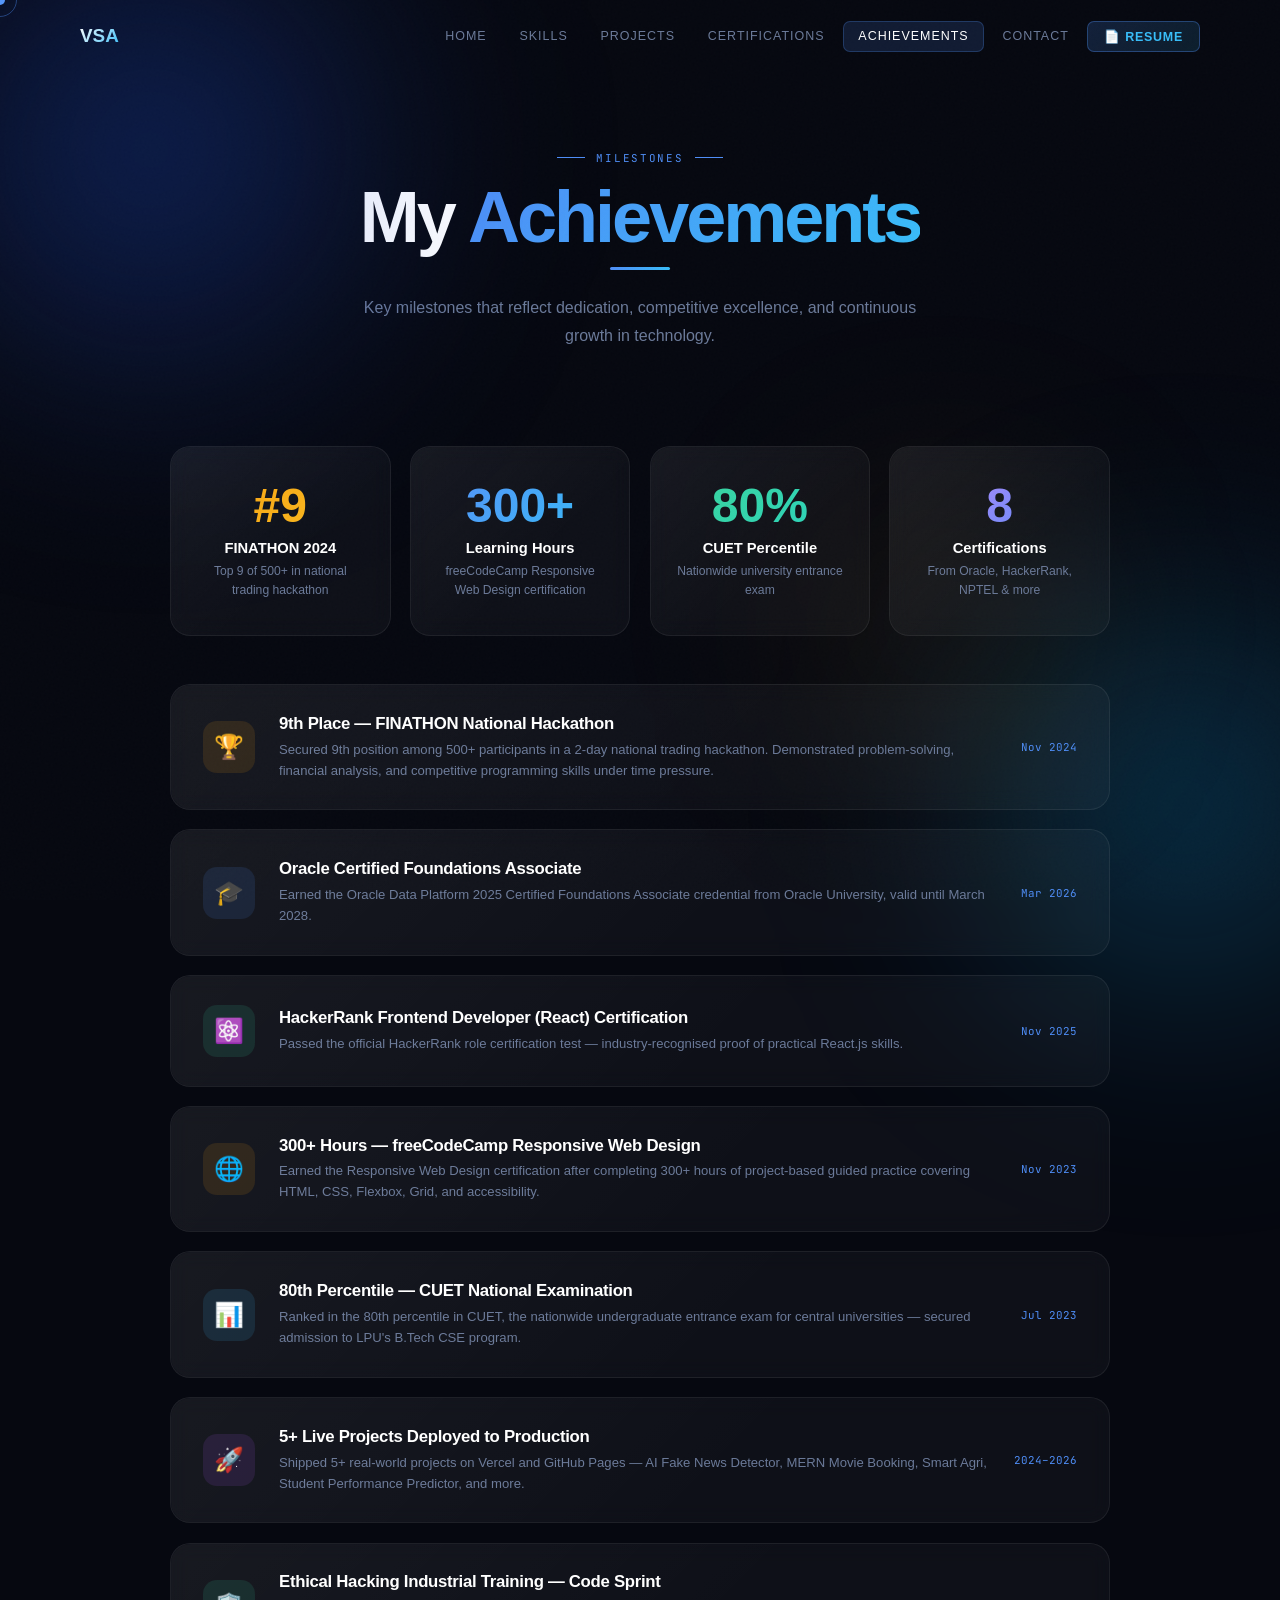
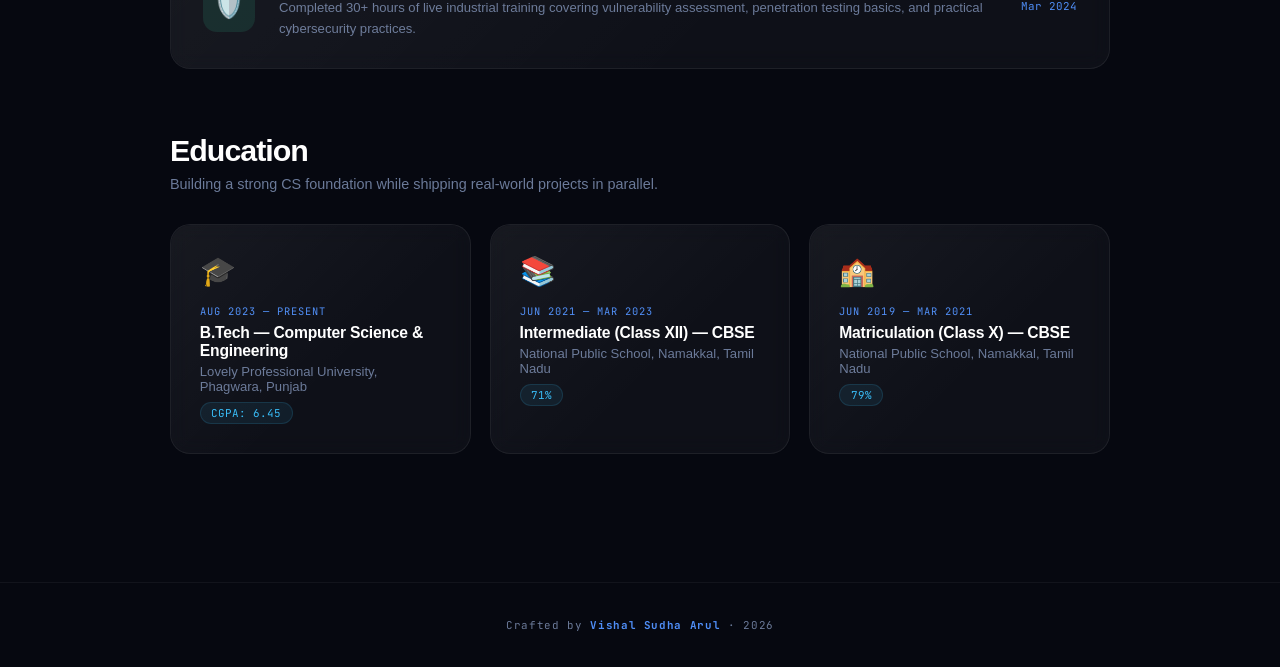
==== achievements.html @ e96e9811 "Initial portfolio upload" ====
<!DOCTYPE html>
<html lang="en">
<head>
    <meta charset="UTF-8"/>
    <meta name="viewport" content="width=device-width, initial-scale=1.0"/>
    <title>Achievements — Vishal Sudha Arul</title>
    <link rel="stylesheet" href="style.css"/>
    <style>
        .stats-grid { display: grid; grid-template-columns: repeat(4, 1fr); gap: 1.2rem; margin-bottom: 3rem; }
        .stat-card  { padding: 2.2rem 1.6rem; text-align: center; }
        .stat-big   { font-family: var(--fd); font-size: 3rem; font-weight: 700; line-height: 1; margin-bottom: 0.6rem; }
        .stat-title { font-size: 0.92rem; font-weight: 600; color: #fff; margin-bottom: 0.4rem; }
        .stat-note  { font-size: 0.76rem; color: var(--muted); font-weight: 300; line-height: 1.55; }
        .ach-list   { display: flex; flex-direction: column; gap: 1.2rem; }
        .ach-item   { padding: 1.8rem 2rem; display: grid; grid-template-columns: auto 1fr auto; gap: 1.5rem; align-items: center; }
        .ach-icon   { width: 52px; height: 52px; border-radius: 14px; display: flex; align-items: center; justify-content: center; font-size: 1.5rem; flex-shrink: 0; }
        .ach-label  { font-family: var(--fd); font-size: 1.05rem; font-weight: 700; color: #fff; margin-bottom: 0.3rem; letter-spacing: -0.3px; }
        .ach-sub    { font-size: 0.82rem; color: var(--muted); line-height: 1.6; }
        .ach-date   { font-family: var(--fm); font-size: 0.68rem; color: var(--blue); white-space: nowrap; }
        .edu-section{ margin-top: 4rem; }
        .section-head { font-family: var(--fd); font-size: 1.9rem; font-weight: 700; color: #fff; letter-spacing: -1px; margin-bottom: 0.5rem; }
        .section-sub  { color: var(--muted); font-size: 0.9rem; margin-bottom: 2rem; font-weight: 300; }
        .edu-grid   { display: grid; grid-template-columns: repeat(3, 1fr); gap: 1.2rem; }
        .edu-card   { padding: 1.8rem; }
        .edu-icon   { font-size: 1.8rem; margin-bottom: 1rem; }
        .edu-year   { font-family: var(--fm); font-size: 0.65rem; color: var(--blue); letter-spacing: 0.1em; text-transform: uppercase; margin-bottom: 0.4rem; }
        .edu-degree { font-family: var(--fd); font-size: 0.98rem; font-weight: 700; color: #fff; margin-bottom: 0.25rem; letter-spacing: -0.2px; }
        .edu-school { font-size: 0.82rem; color: var(--muted); margin-bottom: 0.5rem; }
        .edu-score  { display: inline-flex; align-items: center; gap: 0.35rem; font-family: var(--fm); font-size: 0.68rem; color: var(--cyan); background: rgba(56,189,248,.08); border: 1px solid rgba(56,189,248,.14); padding: 0.18rem 0.65rem; border-radius: 999px; }
        @media (max-width: 900px) { .stats-grid { grid-template-columns: 1fr 1fr; } .edu-grid { grid-template-columns: 1fr 1fr; } }
        @media (max-width: 600px) { .ach-item { grid-template-columns: auto 1fr; } .ach-date { display: none; } .edu-grid { grid-template-columns: 1fr; } }
    </style>
</head>
<body>
    <div id="cur"></div><div id="curt"></div>
    <canvas id="bgc"></canvas>
    <div class="orb o1"></div><div class="orb o2"></div><div class="orb o3"></div>

    <nav id="nb">
        <a href="index.html" class="nlogo">VSA</a>
        <div class="nlinks">
            <a href="index.html">Home</a>
            <a href="skills.html">Skills</a>
            <a href="projects.html">Projects</a>
            <a href="certifications.html">Certifications</a>
            <a href="achievements.html" class="active">Achievements</a>
            <a href="contact.html">Contact</a>
            <a href="VISHAL_FINAL_CV1.pdf" target="_blank" class="cv-nav-btn">📄 Resume</a>
        </div>
    </nav>

    <div class="page-hero rv">
        <div class="ey">Milestones</div>
        <h1>My <span>Achievements</span></h1>
        <div class="underline-bar"></div>
        <p>Key milestones that reflect dedication, competitive excellence, and continuous growth in technology.</p>
    </div>

    <div class="wrap">

        <!-- Stats Row -->
        <div class="stats-grid">
            <div class="g stat-card rv">
                <div class="stat-big" style="background: linear-gradient(135deg, var(--gold), #fbbf24); -webkit-background-clip: text; -webkit-text-fill-color: transparent;">#9</div>
                <div class="stat-title">FINATHON 2024</div>
                <div class="stat-note">Top 9 of 500+ in national trading hackathon</div>
            </div>
            <div class="g stat-card rv d1">
                <div class="stat-big" style="background: linear-gradient(135deg, var(--blue), var(--cyan)); -webkit-background-clip: text; -webkit-text-fill-color: transparent;">300+</div>
                <div class="stat-title">Learning Hours</div>
                <div class="stat-note">freeCodeCamp Responsive Web Design certification</div>
            </div>
            <div class="g stat-card rv d2">
                <div class="stat-big" style="background: linear-gradient(135deg, var(--green), var(--teal)); -webkit-background-clip: text; -webkit-text-fill-color: transparent;">80%</div>
                <div class="stat-title">CUET Percentile</div>
                <div class="stat-note">Nationwide university entrance exam</div>
            </div>
            <div class="g stat-card rv d3">
                <div class="stat-big" style="background: linear-gradient(135deg, var(--purple), var(--blue)); -webkit-background-clip: text; -webkit-text-fill-color: transparent;">8</div>
                <div class="stat-title">Certifications</div>
                <div class="stat-note">From Oracle, HackerRank, NPTEL &amp; more</div>
            </div>
        </div>

        <!-- Detailed List -->
        <div class="ach-list">
            <div class="g ach-item rv">
                <div class="ach-icon" style="background: rgba(245,158,11,.12);">🏆</div>
                <div>
                    <div class="ach-label">9th Place — FINATHON National Hackathon</div>
                    <div class="ach-sub">Secured 9th position among 500+ participants in a 2-day national trading hackathon. Demonstrated problem-solving, financial analysis, and competitive programming skills under time pressure.</div>
                </div>
                <div class="ach-date">Nov 2024</div>
            </div>
            <div class="g ach-item rv">
                <div class="ach-icon" style="background: rgba(79,142,247,.12);">🎓</div>
                <div>
                    <div class="ach-label">Oracle Certified Foundations Associate</div>
                    <div class="ach-sub">Earned the Oracle Data Platform 2025 Certified Foundations Associate credential from Oracle University, valid until March 2028.</div>
                </div>
                <div class="ach-date">Mar 2026</div>
            </div>
            <div class="g ach-item rv">
                <div class="ach-icon" style="background: rgba(52,211,153,.12);">⚛️</div>
                <div>
                    <div class="ach-label">HackerRank Frontend Developer (React) Certification</div>
                    <div class="ach-sub">Passed the official HackerRank role certification test — industry-recognised proof of practical React.js skills.</div>
                </div>
                <div class="ach-date">Nov 2025</div>
            </div>
            <div class="g ach-item rv">
                <div class="ach-icon" style="background: rgba(245,158,11,.12);">🌐</div>
                <div>
                    <div class="ach-label">300+ Hours — freeCodeCamp Responsive Web Design</div>
                    <div class="ach-sub">Earned the Responsive Web Design certification after completing 300+ hours of project-based guided practice covering HTML, CSS, Flexbox, Grid, and accessibility.</div>
                </div>
                <div class="ach-date">Nov 2023</div>
            </div>
            <div class="g ach-item rv">
                <div class="ach-icon" style="background: rgba(56,189,248,.12);">📊</div>
                <div>
                    <div class="ach-label">80th Percentile — CUET National Examination</div>
                    <div class="ach-sub">Ranked in the 80th percentile in CUET, the nationwide undergraduate entrance exam for central universities — secured admission to LPU's B.Tech CSE program.</div>
                </div>
                <div class="ach-date">Jul 2023</div>
            </div>
            <div class="g ach-item rv">
                <div class="ach-icon" style="background: rgba(168,85,247,.12);">🚀</div>
                <div>
                    <div class="ach-label">5+ Live Projects Deployed to Production</div>
                    <div class="ach-sub">Shipped 5+ real-world projects on Vercel and GitHub Pages — AI Fake News Detector, MERN Movie Booking, Smart Agri, Student Performance Predictor, and more.</div>
                </div>
                <div class="ach-date">2024–2026</div>
            </div>
            <div class="g ach-item rv">
                <div class="ach-icon" style="background: rgba(52,211,153,.12);">🛡️</div>
                <div>
                    <div class="ach-label">Ethical Hacking Industrial Training — Code Sprint</div>
                    <div class="ach-sub">Completed 30+ hours of live industrial training covering vulnerability assessment, penetration testing basics, and practical cybersecurity practices.</div>
                </div>
                <div class="ach-date">Mar 2024</div>
            </div>
        </div>

        <!-- Education -->
        <div class="edu-section rv">
            <div class="section-head">Education</div>
            <div class="section-sub">Building a strong CS foundation while shipping real-world projects in parallel.</div>
            <div class="edu-grid">
                <div class="g edu-card rv">
                    <div class="edu-icon">🎓</div>
                    <div class="edu-year">Aug 2023 — Present</div>
                    <div class="edu-degree">B.Tech — Computer Science &amp; Engineering</div>
                    <div class="edu-school">Lovely Professional University, Phagwara, Punjab</div>
                    <div class="edu-score">CGPA: 6.45</div>
                </div>
                <div class="g edu-card rv d1">
                    <div class="edu-icon">📚</div>
                    <div class="edu-year">Jun 2021 — Mar 2023</div>
                    <div class="edu-degree">Intermediate (Class XII) — CBSE</div>
                    <div class="edu-school">National Public School, Namakkal, Tamil Nadu</div>
                    <div class="edu-score">71%</div>
                </div>
                <div class="g edu-card rv d2">
                    <div class="edu-icon">🏫</div>
                    <div class="edu-year">Jun 2019 — Mar 2021</div>
                    <div class="edu-degree">Matriculation (Class X) — CBSE</div>
                    <div class="edu-school">National Public School, Namakkal, Tamil Nadu</div>
                    <div class="edu-score">79%</div>
                </div>
            </div>
        </div>

    </div>

    <footer><p>Crafted by <strong>Vishal Sudha Arul</strong> · 2026</p></footer>
    <script src="shared.js"></script>
</body>
</html>
---- style.css ----
/* ═══════════════════════════════════════════════════
   VISHAL SUDHA ARUL — SHARED STYLESHEET
   Used by: all HTML pages
   ═══════════════════════════════════════════════════ */

@import url('https://fonts.googleapis.com/css2?family=Clash+Display:wght@400;500;600;700&family=Cabinet+Grotesk:wght@300;400;500;700;800&family=JetBrains+Mono:wght@300;400;500&display=swap');


/* ─────────────────────────────────────
   RESET & CSS VARIABLES
───────────────────────────────────── */
*, *::before, *::after {
    box-sizing: border-box;
    margin: 0;
    padding: 0;
}

:root {
    --bg      : #060810;
    --bg2     : #0b0f1d;
    --card    : rgba(255, 255, 255, 0.035);
    --card-b  : rgba(255, 255, 255, 0.07);
    --blue    : #4f8ef7;
    --cyan    : #38bdf8;
    --teal    : #2dd4bf;
    --gold    : #f59e0b;
    --green   : #34d399;
    --purple  : #c084fc;
    --text    : #e8edf5;
    --muted   : #6b7a99;
    --fd      : 'Clash Display', sans-serif;
    --fb      : 'Cabinet Grotesk', sans-serif;
    --fm      : 'JetBrains Mono', monospace;
}

html {
    scroll-behavior: smooth;
    font-size: 16px;
}

body {
    background   : var(--bg);
    color        : var(--text);
    font-family  : var(--fb);
    overflow-x   : hidden;
    cursor       : none;
}

::selection {
    background: rgba(79, 142, 247, 0.3);
    color: #fff;
}

::-webkit-scrollbar       { width: 4px; }
::-webkit-scrollbar-track { background: var(--bg); }
::-webkit-scrollbar-thumb { background: rgba(79, 142, 247, 0.4); border-radius: 99px; }


/* ─────────────────────────────────────
   CUSTOM CURSOR
───────────────────────────────────── */
#cur {
    position      : fixed;
    width         : 10px;
    height        : 10px;
    background    : var(--blue);
    border-radius : 50%;
    pointer-events: none;
    z-index       : 9999;
    transform     : translate(-50%, -50%);
    mix-blend-mode: screen;
    transition    : width .2s, height .2s, background .2s;
}

#curt {
    position      : fixed;
    width         : 34px;
    height        : 34px;
    border        : 1px solid rgba(79, 142, 247, 0.4);
    border-radius : 50%;
    pointer-events: none;
    z-index       : 9998;
    transform     : translate(-50%, -50%);
    transition    : all 0.11s ease-out;
}

/* Cursor grows on hover */
body:has(a:hover)      #cur,
body:has(button:hover) #cur  { width: 18px; height: 18px; background: var(--cyan); }
body:has(a:hover)      #curt,
body:has(button:hover) #curt { width: 48px; height: 48px; border-color: rgba(56, 189, 248, 0.5); }


/* ─────────────────────────────────────
   GRAIN / NOISE TEXTURE OVERLAY
───────────────────────────────────── */
body::after {
    content : '';
    position: fixed;
    inset   : 0;
    z-index : 9990;
    pointer-events: none;
    background-image: url("data:image/svg+xml,%3Csvg viewBox='0 0 512 512' xmlns='http://www.w3.org/2000/svg'%3E%3Cfilter id='n'%3E%3CfeTurbulence type='fractalNoise' baseFrequency='0.75' numOctaves='4' stitchTiles='stitch'/%3E%3C/filter%3E%3Crect width='100%25' height='100%25' filter='url(%23n)' opacity='0.03'/%3E%3C/svg%3E");
    opacity: 0.55;
}


/* ─────────────────────────────────────
   CANVAS GRID (z-index 0, behind all)
───────────────────────────────────── */
#bgc {
    position      : fixed;
    inset         : 0;
    z-index       : 0;
    pointer-events: none;
    opacity       : 0.2;
}


/* ─────────────────────────────────────
   ANIMATED BACKGROUND ORBS
───────────────────────────────────── */
.orb {
    position      : fixed;
    border-radius : 50%;
    pointer-events: none;
    z-index       : 0;
    filter        : blur(110px);
}

.o1 {
    width     : 600px;
    height    : 600px;
    background: radial-gradient(circle, rgba(29, 78, 216, 0.45), transparent 70%);
    top       : -150px;
    left      : -150px;
    animation : orb1 22s ease-in-out infinite;
}

.o2 {
    width     : 550px;
    height    : 550px;
    background: radial-gradient(circle, rgba(14, 165, 233, 0.35), transparent 70%);
    bottom    : -180px;
    right     : -180px;
    animation : orb2 18s ease-in-out infinite;
}

.o3 {
    width     : 350px;
    height    : 350px;
    background: radial-gradient(circle, rgba(245, 158, 11, 0.15), transparent 70%);
    top       : 50%;
    left      : 60%;
    animation : orb3 25s ease-in-out infinite;
}

@keyframes orb1 {
    0%, 100% { transform: translate(0, 0); }
    33%      { transform: translate(70px, 55px); }
    66%      { transform: translate(-35px, 90px); }
}

@keyframes orb2 {
    0%, 100% { transform: translate(0, 0); }
    33%      { transform: translate(-55px, -70px); }
    66%      { transform: translate(35px, -35px); }
}

@keyframes orb3 {
    0%, 100% { transform: translate(0, 0); }
    50%      { transform: translate(-70px, 55px); }
}


/* ─────────────────────────────────────
   NAVIGATION BAR
───────────────────────────────────── */
nav {
    position  : fixed;
    top       : 0;
    left      : 0;
    right     : 0;
    z-index   : 500;
    display   : flex;
    align-items    : center;
    justify-content: space-between;
    padding   : 1.3rem 5rem;
    transition: background 0.4s, backdrop-filter 0.4s;
}

/* Scrolled state — glass blur */
nav.sc {
    background     : rgba(6, 8, 16, 0.88);
    backdrop-filter: blur(24px);
    border-bottom  : 1px solid rgba(255, 255, 255, 0.055);
}

/* Logo */
.nlogo {
    font-family: var(--fd);
    font-weight: 700;
    font-size  : 1.18rem;
    background : linear-gradient(135deg, #fff, var(--cyan));
    -webkit-background-clip: text;
    -webkit-text-fill-color: transparent;
    text-decoration: none;
}

/* Nav links wrapper */
.nlinks {
    display    : flex;
    align-items: center;
    gap        : 0.25rem;
}

/* Individual nav links */
.nlinks a {
    font-size      : 0.78rem;
    font-weight    : 500;
    letter-spacing : 0.08em;
    color          : var(--muted);
    text-decoration: none;
    text-transform : uppercase;
    transition     : all 0.2s;
    padding        : 0.45rem 0.9rem;
    border-radius  : 7px;
}

.nlinks a:hover {
    color     : #fff;
    background: rgba(255, 255, 255, 0.05);
}

/* Active page highlight */
.nlinks a.active {
    color     : #fff;
    background: rgba(79, 142, 247, 0.15);
    border    : 1px solid rgba(79, 142, 247, 0.25);
}

/* ── CV / RESUME BUTTON IN NAV ── */
.cv-nav-btn {
    padding    : 0.45rem 1rem !important;
    background : linear-gradient(135deg, rgba(79,142,247,0.18), rgba(56,189,248,0.12)) !important;
    border     : 1px solid rgba(79, 142, 247, 0.35) !important;
    color      : var(--cyan) !important;
    border-radius : 7px !important;
    font-weight   : 600 !important;
    letter-spacing: 0.06em !important;
    transition    : all 0.25s !important;
}

.cv-nav-btn:hover {
    background : linear-gradient(135deg, var(--blue), #2563eb) !important;
    color      : #fff !important;
    border-color: var(--blue) !important;
    transform  : translateY(-1px) !important;
}


/* ─────────────────────────────────────
   PAGE HERO HEADER (inner pages)
───────────────────────────────────── */
.page-hero {
    padding   : 9rem 5rem 4rem;
    max-width : 1100px;
    margin    : 0 auto;
    text-align: center;
}

.page-hero .ey {
    display        : inline-flex;
    align-items    : center;
    justify-content: center;
    gap            : 0.7rem;
    font-family    : var(--fm);
    font-size      : 0.68rem;
    letter-spacing : 0.16em;
    text-transform : uppercase;
    color          : var(--blue);
    margin-bottom  : 1rem;
}

.page-hero .ey::before,
.page-hero .ey::after {
    content   : '';
    display   : block;
    width     : 28px;
    height    : 1px;
    background: var(--blue);
}

.page-hero h1 {
    font-family    : var(--fd);
    font-size      : clamp(2.8rem, 6vw, 4.5rem);
    font-weight    : 700;
    color          : #fff;
    letter-spacing : -3px;
    margin-bottom  : 0.8rem;
    line-height    : 1;
}

.page-hero h1 span {
    background             : linear-gradient(135deg, var(--blue), var(--cyan));
    -webkit-background-clip: text;
    -webkit-text-fill-color: transparent;
}

.page-hero p {
    color        : var(--muted);
    font-size    : 1rem;
    max-width    : 560px;
    margin       : 0 auto;
    line-height  : 1.75;
    font-weight  : 300;
}

.page-hero .underline-bar {
    width        : 60px;
    height       : 3px;
    background   : linear-gradient(90deg, var(--blue), var(--cyan));
    border-radius: 99px;
    margin       : 0.9rem auto 1.5rem;
}


/* ─────────────────────────────────────
   CONTENT WRAPPER
───────────────────────────────────── */
.wrap {
    max-width: 1100px;
    margin   : 0 auto;
    padding  : 2rem 5rem 6rem;
    position : relative;
    z-index  : 1;
}


/* ─────────────────────────────────────
   GLASS CARD
───────────────────────────────────── */
.g {
    background     : var(--card);
    border         : 1px solid var(--card-b);
    border-radius  : 20px;
    backdrop-filter: blur(10px);
    transition     : all 0.35s cubic-bezier(0.25, 0.8, 0.25, 1);
    position       : relative;
    overflow       : hidden;
}

/* Subtle top-left shine */
.g::before {
    content      : '';
    position     : absolute;
    inset        : 0;
    border-radius: 20px;
    background   : linear-gradient(135deg, rgba(255,255,255,0.04), transparent 60%);
    pointer-events: none;
}

.g:hover {
    border-color: rgba(79, 142, 247, 0.3);
    transform   : translateY(-5px);
    box-shadow  : 0 22px 55px rgba(0,0,0,0.5), 0 0 36px rgba(79,142,247,0.07);
}


/* ─────────────────────────────────────
   BUTTONS
───────────────────────────────────── */

/* Primary — solid gradient */
.bg {
    padding        : 0.7rem 1.8rem;
    border-radius  : 8px;
    background     : linear-gradient(135deg, var(--blue), #2563eb);
    color          : #fff;
    font-weight    : 700;
    font-size      : 0.84rem;
    text-decoration: none;
    transition     : all 0.3s;
    border         : none;
    cursor         : pointer;
    display        : inline-flex;
    align-items    : center;
    gap            : 0.4rem;
}

.bg:hover {
    transform : translateY(-3px);
    box-shadow: 0 12px 40px rgba(79, 142, 247, 0.5);
}

/* Ghost — outline style */
.bgh {
    padding        : 0.7rem 1.8rem;
    border-radius  : 8px;
    border         : 1px solid rgba(255, 255, 255, 0.12);
    background     : rgba(255, 255, 255, 0.03);
    color          : var(--text);
    font-weight    : 600;
    font-size      : 0.84rem;
    text-decoration: none;
    transition     : all 0.3s;
    cursor         : pointer;
    display        : inline-flex;
    align-items    : center;
    gap            : 0.4rem;
}

.bgh:hover {
    border-color: rgba(79, 142, 247, 0.5);
    background  : rgba(79, 142, 247, 0.08);
    color       : #fff;
    transform   : translateY(-3px);
}


/* ─────────────────────────────────────
   SECTION DIVIDER LINE
───────────────────────────────────── */
.div {
    height    : 1px;
    background: linear-gradient(90deg, transparent, rgba(255,255,255,0.055), transparent);
    max-width : 1100px;
    margin    : 0 auto;
}


/* ─────────────────────────────────────
   SCROLL REVEAL
   Add class .rv to any element.
   Add .d1 / .d2 / .d3 / .d4 / .d5
   for staggered delay.
───────────────────────────────────── */
.rv {
    opacity   : 0;
    transform : translateY(30px);
    transition: opacity 0.65s cubic-bezier(0.25, 0.8, 0.25, 1),
                transform 0.65s cubic-bezier(0.25, 0.8, 0.25, 1);
}

.rv.in { opacity: 1; transform: none; }

.d1 { transition-delay: 0.1s; }
.d2 { transition-delay: 0.2s; }
.d3 { transition-delay: 0.3s; }
.d4 { transition-delay: 0.4s; }
.d5 { transition-delay: 0.5s; }


/* ─────────────────────────────────────
   PULSE DOT ANIMATION
───────────────────────────────────── */
.pulse {
    width        : 7px;
    height       : 7px;
    border-radius: 50%;
    animation    : pulse-anim 2s infinite;
}

@keyframes pulse-anim {
    0%, 100% { box-shadow: 0 0 0 0 rgba(52, 211, 153, 0.6); }
    50%      { box-shadow: 0 0 0 6px rgba(52, 211, 153, 0); }
}


/* ─────────────────────────────────────
   FOOTER
───────────────────────────────────── */
footer {
    text-align : center;
    padding    : 2.2rem;
    border-top : 1px solid rgba(255, 255, 255, 0.05);
    position   : relative;
    z-index    : 1;
    margin-top : 2rem;
}

footer p {
    font-family   : var(--fm);
    font-size     : 0.68rem;
    color         : var(--muted);
    letter-spacing: 0.06em;
}

footer strong { color: var(--blue); }


/* ─────────────────────────────────────
   RESPONSIVE
───────────────────────────────────── */
@media (max-width: 900px) {
    nav          { padding: 1.1rem 2rem; }
    .nlinks      { gap: 0.1rem; }
    .nlinks a    { font-size: 0.72rem; padding: 0.38rem 0.65rem; }
    .page-hero   { padding: 7rem 2rem 3rem; }
    .wrap        { padding: 2rem 2rem 5rem; }
}

@media (max-width: 600px) {
    nav       { padding: 1rem 1.2rem; }
    .nlinks a { font-size: 0.65rem; padding: 0.3rem 0.5rem; }
}
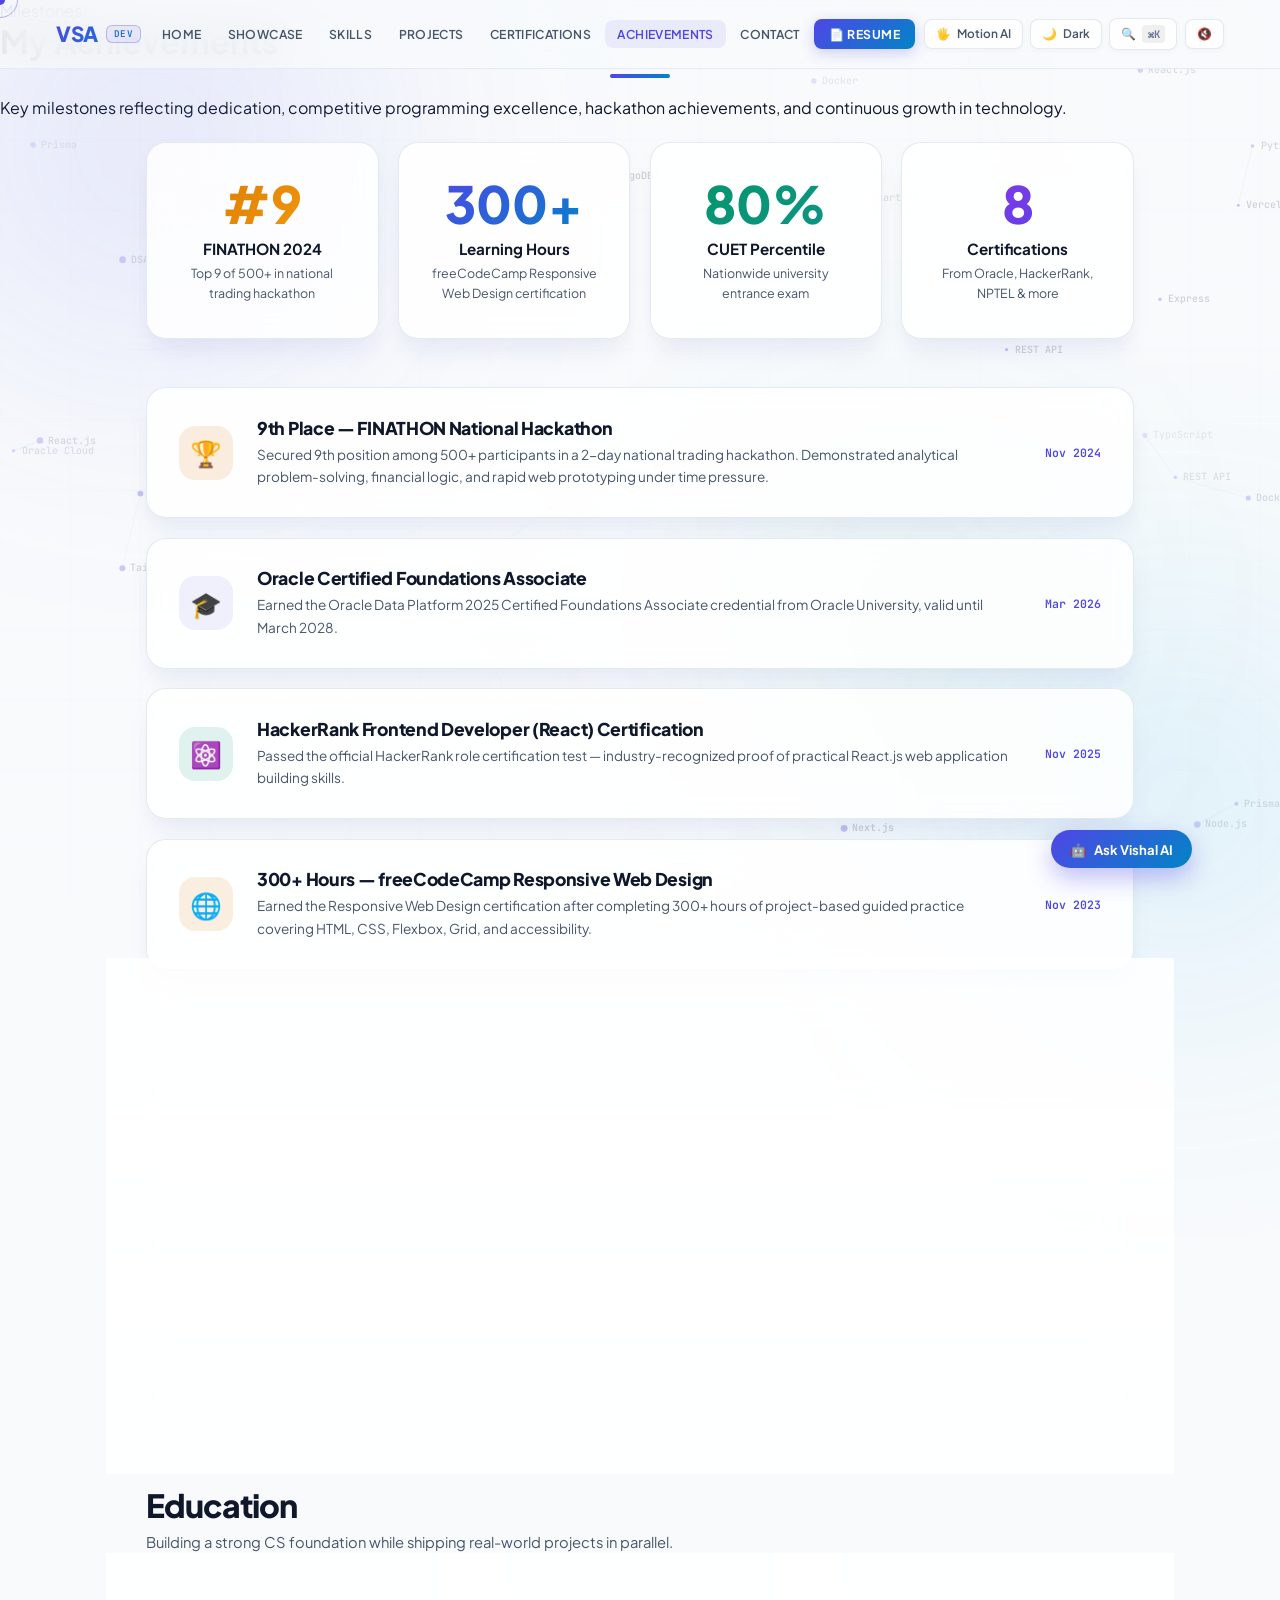
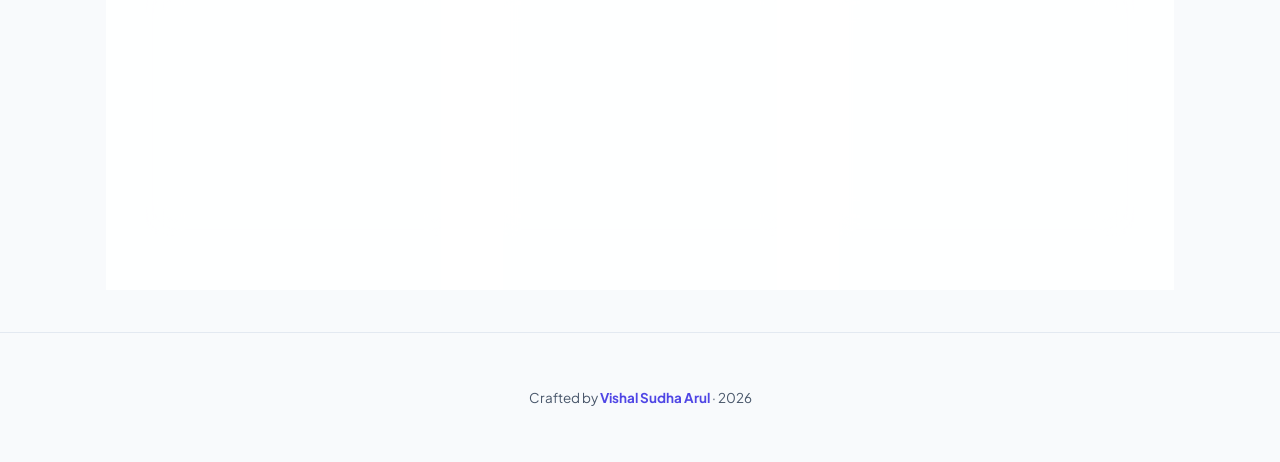
==== commit 783dcc22: "feat: complete developer portfolio with interactive CLI, gesture controls, and project showcase" ====
--- a/achievements.html
+++ b/achievements.html
@@ -4,42 +4,52 @@
     <meta charset="UTF-8"/>
     <meta name="viewport" content="width=device-width, initial-scale=1.0"/>
     <title>Achievements — Vishal Sudha Arul</title>
+    
+    <meta name="description" content="Milestones & achievements of Vishal Sudha Arul: FINATHON #9 rank, 80th CUET Percentile, 300+ learning hours, 8 certifications, and B.Tech CSE at LPU."/>
+    
     <link rel="stylesheet" href="style.css"/>
     <style>
         .stats-grid { display: grid; grid-template-columns: repeat(4, 1fr); gap: 1.2rem; margin-bottom: 3rem; }
         .stat-card  { padding: 2.2rem 1.6rem; text-align: center; }
-        .stat-big   { font-family: var(--fd); font-size: 3rem; font-weight: 700; line-height: 1; margin-bottom: 0.6rem; }
-        .stat-title { font-size: 0.92rem; font-weight: 600; color: #fff; margin-bottom: 0.4rem; }
-        .stat-note  { font-size: 0.76rem; color: var(--muted); font-weight: 300; line-height: 1.55; }
+        .stat-big   { font-family: var(--fd); font-size: 3.2rem; font-weight: 800; line-height: 1; margin-bottom: 0.6rem; }
+        .stat-title { font-size: 0.95rem; font-weight: 700; color: var(--text); margin-bottom: 0.4rem; }
+        .stat-note  { font-size: 0.78rem; color: var(--text-muted); font-weight: 400; line-height: 1.55; }
+        
         .ach-list   { display: flex; flex-direction: column; gap: 1.2rem; }
         .ach-item   { padding: 1.8rem 2rem; display: grid; grid-template-columns: auto 1fr auto; gap: 1.5rem; align-items: center; }
-        .ach-icon   { width: 52px; height: 52px; border-radius: 14px; display: flex; align-items: center; justify-content: center; font-size: 1.5rem; flex-shrink: 0; }
-        .ach-label  { font-family: var(--fd); font-size: 1.05rem; font-weight: 700; color: #fff; margin-bottom: 0.3rem; letter-spacing: -0.3px; }
-        .ach-sub    { font-size: 0.82rem; color: var(--muted); line-height: 1.6; }
-        .ach-date   { font-family: var(--fm); font-size: 0.68rem; color: var(--blue); white-space: nowrap; }
+        .ach-icon   { width: 54px; height: 54px; border-radius: 16px; display: flex; align-items: center; justify-content: center; font-size: 1.6rem; flex-shrink: 0; }
+        .ach-label  { font-family: var(--fd); font-size: 1.1rem; font-weight: 800; color: var(--text); margin-bottom: 0.3rem; letter-spacing: -0.3px; }
+        .ach-sub    { font-size: 0.85rem; color: var(--text-muted); line-height: 1.65; }
+        .ach-date   { font-family: var(--fm); font-size: 0.72rem; color: var(--indigo); font-weight: 600; white-space: nowrap; }
+        
         .edu-section{ margin-top: 4rem; }
-        .section-head { font-family: var(--fd); font-size: 1.9rem; font-weight: 700; color: #fff; letter-spacing: -1px; margin-bottom: 0.5rem; }
-        .section-sub  { color: var(--muted); font-size: 0.9rem; margin-bottom: 2rem; font-weight: 300; }
+        .section-head { font-family: var(--fd); font-size: 2rem; font-weight: 800; color: var(--text); letter-spacing: -1px; margin-bottom: 0.5rem; }
+        .section-sub  { color: var(--text-muted); font-size: 0.92rem; margin-bottom: 2rem; font-weight: 400; }
         .edu-grid   { display: grid; grid-template-columns: repeat(3, 1fr); gap: 1.2rem; }
         .edu-card   { padding: 1.8rem; }
         .edu-icon   { font-size: 1.8rem; margin-bottom: 1rem; }
-        .edu-year   { font-family: var(--fm); font-size: 0.65rem; color: var(--blue); letter-spacing: 0.1em; text-transform: uppercase; margin-bottom: 0.4rem; }
-        .edu-degree { font-family: var(--fd); font-size: 0.98rem; font-weight: 700; color: #fff; margin-bottom: 0.25rem; letter-spacing: -0.2px; }
-        .edu-school { font-size: 0.82rem; color: var(--muted); margin-bottom: 0.5rem; }
-        .edu-score  { display: inline-flex; align-items: center; gap: 0.35rem; font-family: var(--fm); font-size: 0.68rem; color: var(--cyan); background: rgba(56,189,248,.08); border: 1px solid rgba(56,189,248,.14); padding: 0.18rem 0.65rem; border-radius: 999px; }
+        .edu-year   { font-family: var(--fm); font-size: 0.68rem; color: var(--indigo); font-weight: 600; letter-spacing: 0.1em; text-transform: uppercase; margin-bottom: 0.4rem; }
+        .edu-degree { font-family: var(--fd); font-size: 1.05rem; font-weight: 800; color: var(--text); margin-bottom: 0.25rem; letter-spacing: -0.2px; }
+        .edu-school { font-size: 0.84rem; color: var(--text-muted); margin-bottom: 0.6rem; line-height: 1.5; }
+        .edu-score  { display: inline-flex; align-items: center; gap: 0.35rem; font-family: var(--fm); font-size: 0.72rem; font-weight: 600; color: var(--indigo); background: var(--indigo-soft); border: 1px solid rgba(79,70,229,.2); padding: 0.2rem 0.7rem; border-radius: 999px; }
+        
         @media (max-width: 900px) { .stats-grid { grid-template-columns: 1fr 1fr; } .edu-grid { grid-template-columns: 1fr 1fr; } }
         @media (max-width: 600px) { .ach-item { grid-template-columns: auto 1fr; } .ach-date { display: none; } .edu-grid { grid-template-columns: 1fr; } }
     </style>
 </head>
 <body>
-    <div id="cur"></div><div id="curt"></div>
+    <div id="cur"></div>
+    <div id="curt"></div>
     <canvas id="bgc"></canvas>
-    <div class="orb o1"></div><div class="orb o2"></div><div class="orb o3"></div>
+    <div class="orb o1"></div>
+    <div class="orb o2"></div>
+    <div class="orb o3"></div>
 
     <nav id="nb">
-        <a href="index.html" class="nlogo">VSA</a>
+        <a href="index.html" class="nlogo">VSA <span class="nlogo-badge">DEV</span></a>
         <div class="nlinks">
-            <a href="index.html">Home</a>
+            <a href="index.html#hero">Home</a>
+            <a href="index.html#motion-gallery">Showcase</a>
             <a href="skills.html">Skills</a>
             <a href="projects.html">Projects</a>
             <a href="certifications.html">Certifications</a>
@@ -53,7 +63,7 @@
         <div class="ey">Milestones</div>
         <h1>My <span>Achievements</span></h1>
         <div class="underline-bar"></div>
-        <p>Key milestones that reflect dedication, competitive excellence, and continuous growth in technology.</p>
+        <p>Key milestones reflecting dedication, competitive programming excellence, hackathon achievements, and continuous growth in technology.</p>
     </div>
 
     <div class="wrap">
@@ -61,12 +71,12 @@
         <!-- Stats Row -->
         <div class="stats-grid">
             <div class="g stat-card rv">
-                <div class="stat-big" style="background: linear-gradient(135deg, var(--gold), #fbbf24); -webkit-background-clip: text; -webkit-text-fill-color: transparent;">#9</div>
+                <div class="stat-big" style="background: linear-gradient(135deg, var(--gold), #f59e0b); -webkit-background-clip: text; -webkit-text-fill-color: transparent;">#9</div>
                 <div class="stat-title">FINATHON 2024</div>
                 <div class="stat-note">Top 9 of 500+ in national trading hackathon</div>
             </div>
             <div class="g stat-card rv d1">
-                <div class="stat-big" style="background: linear-gradient(135deg, var(--blue), var(--cyan)); -webkit-background-clip: text; -webkit-text-fill-color: transparent;">300+</div>
+                <div class="stat-big" style="background: linear-gradient(135deg, var(--indigo), var(--cyan)); -webkit-background-clip: text; -webkit-text-fill-color: transparent;">300+</div>
                 <div class="stat-title">Learning Hours</div>
                 <div class="stat-note">freeCodeCamp Responsive Web Design certification</div>
             </div>
@@ -76,7 +86,7 @@
                 <div class="stat-note">Nationwide university entrance exam</div>
             </div>
             <div class="g stat-card rv d3">
-                <div class="stat-big" style="background: linear-gradient(135deg, var(--purple), var(--blue)); -webkit-background-clip: text; -webkit-text-fill-color: transparent;">8</div>
+                <div class="stat-big" style="background: linear-gradient(135deg, var(--purple), var(--indigo)); -webkit-background-clip: text; -webkit-text-fill-color: transparent;">8</div>
                 <div class="stat-title">Certifications</div>
                 <div class="stat-note">From Oracle, HackerRank, NPTEL &amp; more</div>
             </div>
@@ -85,15 +95,15 @@
         <!-- Detailed List -->
         <div class="ach-list">
             <div class="g ach-item rv">
-                <div class="ach-icon" style="background: rgba(245,158,11,.12);">🏆</div>
+                <div class="ach-icon" style="background: rgba(217,119,6,.12);">🏆</div>
                 <div>
                     <div class="ach-label">9th Place — FINATHON National Hackathon</div>
-                    <div class="ach-sub">Secured 9th position among 500+ participants in a 2-day national trading hackathon. Demonstrated problem-solving, financial analysis, and competitive programming skills under time pressure.</div>
+                    <div class="ach-sub">Secured 9th position among 500+ participants in a 2-day national trading hackathon. Demonstrated analytical problem-solving, financial logic, and rapid web prototyping under time pressure.</div>
                 </div>
                 <div class="ach-date">Nov 2024</div>
             </div>
             <div class="g ach-item rv">
-                <div class="ach-icon" style="background: rgba(79,142,247,.12);">🎓</div>
+                <div class="ach-icon" style="background: var(--indigo-soft);">🎓</div>
                 <div>
                     <div class="ach-label">Oracle Certified Foundations Associate</div>
                     <div class="ach-sub">Earned the Oracle Data Platform 2025 Certified Foundations Associate credential from Oracle University, valid until March 2028.</div>
@@ -101,15 +111,15 @@
                 <div class="ach-date">Mar 2026</div>
             </div>
             <div class="g ach-item rv">
-                <div class="ach-icon" style="background: rgba(52,211,153,.12);">⚛️</div>
+                <div class="ach-icon" style="background: rgba(5,150,105,.12);">⚛️</div>
                 <div>
                     <div class="ach-label">HackerRank Frontend Developer (React) Certification</div>
-                    <div class="ach-sub">Passed the official HackerRank role certification test — industry-recognised proof of practical React.js skills.</div>
+                    <div class="ach-sub">Passed the official HackerRank role certification test — industry-recognized proof of practical React.js web application building skills.</div>
                 </div>
                 <div class="ach-date">Nov 2025</div>
             </div>
             <div class="g ach-item rv">
-                <div class="ach-icon" style="background: rgba(245,158,11,.12);">🌐</div>
+                <div class="ach-icon" style="background: rgba(217,119,6,.12);">🌐</div>
                 <div>
                     <div class="ach-label">300+ Hours — freeCodeCamp Responsive Web Design</div>
                     <div class="ach-sub">Earned the Responsive Web Design certification after completing 300+ hours of project-based guided practice covering HTML, CSS, Flexbox, Grid, and accessibility.</div>
@@ -117,7 +127,7 @@
                 <div class="ach-date">Nov 2023</div>
             </div>
             <div class="g ach-item rv">
-                <div class="ach-icon" style="background: rgba(56,189,248,.12);">📊</div>
+                <div class="ach-icon" style="background: rgba(2,132,199,.12);">📊</div>
                 <div>
                     <div class="ach-label">80th Percentile — CUET National Examination</div>
                     <div class="ach-sub">Ranked in the 80th percentile in CUET, the nationwide undergraduate entrance exam for central universities — secured admission to LPU's B.Tech CSE program.</div>
@@ -125,7 +135,7 @@
                 <div class="ach-date">Jul 2023</div>
             </div>
             <div class="g ach-item rv">
-                <div class="ach-icon" style="background: rgba(168,85,247,.12);">🚀</div>
+                <div class="ach-icon" style="background: rgba(147,51,234,.12);">🚀</div>
                 <div>
                     <div class="ach-label">5+ Live Projects Deployed to Production</div>
                     <div class="ach-sub">Shipped 5+ real-world projects on Vercel and GitHub Pages — AI Fake News Detector, MERN Movie Booking, Smart Agri, Student Performance Predictor, and more.</div>
@@ -133,7 +143,7 @@
                 <div class="ach-date">2024–2026</div>
             </div>
             <div class="g ach-item rv">
-                <div class="ach-icon" style="background: rgba(52,211,153,.12);">🛡️</div>
+                <div class="ach-icon" style="background: rgba(5,150,105,.12);">🛡️</div>
                 <div>
                     <div class="ach-label">Ethical Hacking Industrial Training — Code Sprint</div>
                     <div class="ach-sub">Completed 30+ hours of live industrial training covering vulnerability assessment, penetration testing basics, and practical cybersecurity practices.</div>
--- a/style.css
+++ b/style.css
@@ -1,13 +1,12 @@
 /* ═══════════════════════════════════════════════════
-   VISHAL SUDHA ARUL — SHARED STYLESHEET
-   Used by: all HTML pages
+   VISHAL SUDHA ARUL — ULTIMATE LIGHT/DARK THEME STYLESHEET
+   Full-Stack MERN Developer & AI Applications Portfolio
    ═══════════════════════════════════════════════════ */
 
-@import url('https://fonts.googleapis.com/css2?family=Clash+Display:wght@400;500;600;700&family=Cabinet+Grotesk:wght@300;400;500;700;800&family=JetBrains+Mono:wght@300;400;500&display=swap');
-
-
-/* ─────────────────────────────────────
-   RESET & CSS VARIABLES
+@import url('https://fonts.googleapis.com/css2?family=Plus+Jakarta+Sans:wght@300;400;500;600;700;800&family=Cabinet+Grotesk:wght@400;500;700;800&family=JetBrains+Mono:wght@400;500;600&display=swap');
+
+/* ─────────────────────────────────────
+   RESET & CSS VARIABLES (LIGHT MODE DEFAULT)
 ───────────────────────────────────── */
 *, *::before, *::after {
     box-sizing: border-box;
@@ -16,21 +15,66 @@
 }
 
 :root {
-    --bg      : #060810;
-    --bg2     : #0b0f1d;
-    --card    : rgba(255, 255, 255, 0.035);
-    --card-b  : rgba(255, 255, 255, 0.07);
-    --blue    : #4f8ef7;
-    --cyan    : #38bdf8;
-    --teal    : #2dd4bf;
-    --gold    : #f59e0b;
-    --green   : #34d399;
-    --purple  : #c084fc;
-    --text    : #e8edf5;
-    --muted   : #6b7a99;
-    --fd      : 'Clash Display', sans-serif;
-    --fb      : 'Cabinet Grotesk', sans-serif;
-    --fm      : 'JetBrains Mono', monospace;
+    /* Light Theme (Default) */
+    --bg          : #f8fafc;
+    --bg2         : #f1f5f9;
+    --card        : rgba(255, 255, 255, 0.85);
+    --card-b      : rgba(226, 232, 240, 0.9);
+    --card-hover  : rgba(255, 255, 255, 0.98);
+    --card-shadow : 0 10px 30px -5px rgba(0, 0, 0, 0.04), 0 20px 25px -5px rgba(79, 70, 229, 0.05);
+    --card-shadow-hover: 0 20px 40px -5px rgba(79, 70, 229, 0.14), 0 10px 20px -5px rgba(6, 182, 212, 0.12);
+    
+    --indigo      : #4f46e5;
+    --indigo-soft : rgba(79, 70, 229, 0.08);
+    --blue        : #3b82f6;
+    --cyan        : #0284c7;
+    --teal        : #0d9488;
+    --gold        : #d97706;
+    --green       : #059669;
+    --purple      : #9333ea;
+    
+    --text        : #0f172a;
+    --text-muted  : #475569;
+    --muted       : #64748b;
+    --subtle      : #94a3b8;
+    
+    --nav-bg      : rgba(248, 250, 252, 0.88);
+    --nav-border  : rgba(226, 232, 240, 0.8);
+    
+    --fd          : 'Cabinet Grotesk', 'Plus Jakarta Sans', sans-serif;
+    --fb          : 'Plus Jakarta Sans', sans-serif;
+    --fm          : 'JetBrains Mono', monospace;
+    
+    --mouse-x     : 50%;
+    --mouse-y     : 50%;
+}
+
+/* Dark Theme Overrides */
+[data-theme="dark"] {
+    --bg          : #060810;
+    --bg2         : #0b0f1d;
+    --card        : rgba(15, 23, 42, 0.65);
+    --card-b      : rgba(255, 255, 255, 0.08);
+    --card-hover  : rgba(15, 23, 42, 0.85);
+    --card-shadow : 0 10px 30px -5px rgba(0, 0, 0, 0.5);
+    --card-shadow-hover: 0 20px 45px rgba(0, 0, 0, 0.7), 0 0 30px rgba(99, 102, 241, 0.15);
+    
+    --indigo      : #6366f1;
+    --indigo-soft : rgba(99, 102, 241, 0.15);
+    --blue        : #60a5fa;
+    --cyan        : #38bdf8;
+    --teal        : #2dd4bf;
+    --gold        : #fbbf24;
+    --green       : #34d399;
+    --purple      : #c084fc;
+    
+    --text        : #f8fafc;
+    --text-muted  : #cbd5e1;
+    --muted       : #94a3b8;
+    --subtle      : #64748b;
+    
+    --nav-bg      : rgba(6, 8, 16, 0.88);
+    --nav-border  : rgba(255, 255, 255, 0.07);
 }
 
 html {
@@ -43,285 +87,506 @@
     color        : var(--text);
     font-family  : var(--fb);
     overflow-x   : hidden;
-    cursor       : none;
+    transition   : background-color 0.4s ease, color 0.4s ease;
+}
+
+/* Fine pointer cursor */
+@media (hover: hover) and (pointer: fine) {
+    body { cursor: none; }
 }
 
 ::selection {
-    background: rgba(79, 142, 247, 0.3);
-    color: #fff;
-}
-
-::-webkit-scrollbar       { width: 4px; }
+    background: rgba(79, 70, 229, 0.25);
+    color: var(--indigo);
+}
+
+::-webkit-scrollbar       { width: 7px; }
 ::-webkit-scrollbar-track { background: var(--bg); }
-::-webkit-scrollbar-thumb { background: rgba(79, 142, 247, 0.4); border-radius: 99px; }
-
-
-/* ─────────────────────────────────────
-   CUSTOM CURSOR
+::-webkit-scrollbar-thumb { background: rgba(79, 70, 229, 0.35); border-radius: 99px; }
+::-webkit-scrollbar-thumb:hover { background: var(--indigo); }
+
+
+/* ─────────────────────────────────────
+   CUSTOM INTERACTIVE CURSOR
 ───────────────────────────────────── */
 #cur {
     position      : fixed;
     width         : 10px;
     height        : 10px;
-    background    : var(--blue);
+    background    : var(--indigo);
     border-radius : 50%;
     pointer-events: none;
     z-index       : 9999;
     transform     : translate(-50%, -50%);
-    mix-blend-mode: screen;
-    transition    : width .2s, height .2s, background .2s;
+    transition    : width .18s, height .18s, background-color .18s;
 }
 
 #curt {
     position      : fixed;
-    width         : 34px;
-    height        : 34px;
-    border        : 1px solid rgba(79, 142, 247, 0.4);
+    width         : 36px;
+    height        : 36px;
+    border        : 1.5px solid rgba(79, 70, 229, 0.4);
     border-radius : 50%;
     pointer-events: none;
     z-index       : 9998;
     transform     : translate(-50%, -50%);
-    transition    : all 0.11s ease-out;
-}
-
-/* Cursor grows on hover */
+    transition    : all 0.1s ease-out;
+}
+
 body:has(a:hover)      #cur,
-body:has(button:hover) #cur  { width: 18px; height: 18px; background: var(--cyan); }
+body:has(button:hover) #cur,
+body:has(.g:hover)     #cur,
+body:has(.rot-card:hover) #cur  { width: 20px; height: 20px; background: var(--cyan); }
+
 body:has(a:hover)      #curt,
-body:has(button:hover) #curt { width: 48px; height: 48px; border-color: rgba(56, 189, 248, 0.5); }
-
-
-/* ─────────────────────────────────────
-   GRAIN / NOISE TEXTURE OVERLAY
-───────────────────────────────────── */
-body::after {
-    content : '';
-    position: fixed;
-    inset   : 0;
-    z-index : 9990;
-    pointer-events: none;
-    background-image: url("data:image/svg+xml,%3Csvg viewBox='0 0 512 512' xmlns='http://www.w3.org/2000/svg'%3E%3Cfilter id='n'%3E%3CfeTurbulence type='fractalNoise' baseFrequency='0.75' numOctaves='4' stitchTiles='stitch'/%3E%3C/filter%3E%3Crect width='100%25' height='100%25' filter='url(%23n)' opacity='0.03'/%3E%3C/svg%3E");
-    opacity: 0.55;
-}
-
-
-/* ─────────────────────────────────────
-   CANVAS GRID (z-index 0, behind all)
+body:has(button:hover) #curt,
+body:has(.g:hover)     #curt,
+body:has(.rot-card:hover) #curt { width: 50px; height: 50px; border-color: rgba(2, 132, 199, 0.5); }
+
+
+/* ─────────────────────────────────────
+   CANVAS GRID BACKGROUND
 ───────────────────────────────────── */
 #bgc {
     position      : fixed;
     inset         : 0;
     z-index       : 0;
     pointer-events: none;
-    opacity       : 0.2;
-}
-
-
-/* ─────────────────────────────────────
-   ANIMATED BACKGROUND ORBS
+    opacity       : 0.4;
+}
+
+
+/* ─────────────────────────────────────
+   ANIMATED AMBIENT LIGHT ORBS
 ───────────────────────────────────── */
 .orb {
     position      : fixed;
     border-radius : 50%;
     pointer-events: none;
     z-index       : 0;
-    filter        : blur(110px);
+    filter        : blur(120px);
 }
 
 .o1 {
+    width     : 650px;
+    height    : 650px;
+    background: radial-gradient(circle, rgba(99, 102, 241, 0.18), transparent 70%);
+    top       : -180px;
+    left      : -180px;
+    animation : orb1 24s ease-in-out infinite;
+}
+
+.o2 {
     width     : 600px;
     height    : 600px;
-    background: radial-gradient(circle, rgba(29, 78, 216, 0.45), transparent 70%);
-    top       : -150px;
-    left      : -150px;
-    animation : orb1 22s ease-in-out infinite;
-}
-
-.o2 {
-    width     : 550px;
-    height    : 550px;
-    background: radial-gradient(circle, rgba(14, 165, 233, 0.35), transparent 70%);
-    bottom    : -180px;
-    right     : -180px;
-    animation : orb2 18s ease-in-out infinite;
+    background: radial-gradient(circle, rgba(14, 165, 233, 0.16), transparent 70%);
+    bottom    : -200px;
+    right     : -200px;
+    animation : orb2 20s ease-in-out infinite;
 }
 
 .o3 {
-    width     : 350px;
-    height    : 350px;
-    background: radial-gradient(circle, rgba(245, 158, 11, 0.15), transparent 70%);
-    top       : 50%;
-    left      : 60%;
-    animation : orb3 25s ease-in-out infinite;
-}
-
-@keyframes orb1 {
-    0%, 100% { transform: translate(0, 0); }
-    33%      { transform: translate(70px, 55px); }
-    66%      { transform: translate(-35px, 90px); }
-}
-
-@keyframes orb2 {
-    0%, 100% { transform: translate(0, 0); }
-    33%      { transform: translate(-55px, -70px); }
-    66%      { transform: translate(35px, -35px); }
-}
-
-@keyframes orb3 {
-    0%, 100% { transform: translate(0, 0); }
-    50%      { transform: translate(-70px, 55px); }
-}
+    width     : 400px;
+    height    : 400px;
+    background: radial-gradient(circle, rgba(16, 185, 129, 0.14), transparent 70%);
+    top       : 45%;
+    left      : 55%;
+    animation : orb3 28s ease-in-out infinite;
+}
+
+@keyframes orb1 { 0%, 100% { transform: translate(0, 0); } 33% { transform: translate(80px, 60px); } 66% { transform: translate(-40px, 100px); } }
+@keyframes orb2 { 0%, 100% { transform: translate(0, 0); } 33% { transform: translate(-60px, -80px); } 66% { transform: translate(40px, -40px); } }
+@keyframes orb3 { 0%, 100% { transform: translate(0, 0); } 50% { transform: translate(-80px, 60px); } }
 
 
 /* ─────────────────────────────────────
    NAVIGATION BAR
 ───────────────────────────────────── */
 nav {
-    position  : fixed;
-    top       : 0;
-    left      : 0;
-    right     : 0;
-    z-index   : 500;
-    display   : flex;
+    position       : fixed;
+    top            : 0;
+    left           : 0;
+    right          : 0;
+    z-index        : 500;
+    display        : flex;
     align-items    : center;
     justify-content: space-between;
-    padding   : 1.3rem 5rem;
-    transition: background 0.4s, backdrop-filter 0.4s;
-}
-
-/* Scrolled state — glass blur */
+    padding        : 1.1rem 3.5rem;
+    background     : var(--nav-bg);
+    backdrop-filter: blur(20px);
+    border-bottom  : 1px solid var(--nav-border);
+    transition     : all 0.3s cubic-bezier(0.16, 1, 0.3, 1);
+}
+
 nav.sc {
-    background     : rgba(6, 8, 16, 0.88);
-    backdrop-filter: blur(24px);
-    border-bottom  : 1px solid rgba(255, 255, 255, 0.055);
+    padding        : 0.75rem 3.5rem;
+    box-shadow     : 0 10px 30px rgba(0, 0, 0, 0.05);
 }
 
 /* Logo */
 .nlogo {
-    font-family: var(--fd);
-    font-weight: 700;
-    font-size  : 1.18rem;
-    background : linear-gradient(135deg, #fff, var(--cyan));
+    font-family    : var(--fd);
+    font-weight    : 800;
+    font-size      : 1.3rem;
+    letter-spacing : -0.5px;
+    background     : linear-gradient(135deg, var(--indigo) 0%, var(--cyan) 100%);
     -webkit-background-clip: text;
     -webkit-text-fill-color: transparent;
     text-decoration: none;
+    display        : flex;
+    align-items    : center;
+    gap            : 0.5rem;
+}
+
+.nlogo-badge {
+    font-family   : var(--fm);
+    font-size     : 0.58rem;
+    color         : var(--indigo);
+    border        : 1px solid rgba(79, 70, 229, 0.3);
+    padding       : 0.12rem 0.45rem;
+    border-radius : 6px;
+    background    : var(--indigo-soft);
+    font-weight   : 600;
+    letter-spacing: 0.05em;
 }
 
 /* Nav links wrapper */
 .nlinks {
     display    : flex;
     align-items: center;
-    gap        : 0.25rem;
-}
-
-/* Individual nav links */
+    gap        : 0.15rem;
+}
+
 .nlinks a {
-    font-size      : 0.78rem;
-    font-weight    : 500;
-    letter-spacing : 0.08em;
-    color          : var(--muted);
+    font-size      : 0.76rem;
+    font-weight    : 600;
+    letter-spacing : 0.03em;
+    color          : var(--text-muted);
     text-decoration: none;
     text-transform : uppercase;
-    transition     : all 0.2s;
-    padding        : 0.45rem 0.9rem;
-    border-radius  : 7px;
-}
-
-.nlinks a:hover {
-    color     : #fff;
-    background: rgba(255, 255, 255, 0.05);
-}
-
-/* Active page highlight */
+    transition     : all 0.2s ease;
+    padding        : 0.4rem 0.75rem;
+    border-radius  : 8px;
+}
+
+.nlinks a:hover,
 .nlinks a.active {
-    color     : #fff;
-    background: rgba(79, 142, 247, 0.15);
-    border    : 1px solid rgba(79, 142, 247, 0.25);
-}
-
-/* ── CV / RESUME BUTTON IN NAV ── */
+    color     : var(--indigo);
+    background: var(--indigo-soft);
+}
+
+/* CV Button */
 .cv-nav-btn {
-    padding    : 0.45rem 1rem !important;
-    background : linear-gradient(135deg, rgba(79,142,247,0.18), rgba(56,189,248,0.12)) !important;
-    border     : 1px solid rgba(79, 142, 247, 0.35) !important;
-    color      : var(--cyan) !important;
-    border-radius : 7px !important;
-    font-weight   : 600 !important;
-    letter-spacing: 0.06em !important;
-    transition    : all 0.25s !important;
+    padding       : 0.42rem 0.95rem !important;
+    background    : linear-gradient(135deg, var(--indigo), var(--cyan)) !important;
+    color         : #ffffff !important;
+    border-radius : 8px !important;
+    font-weight   : 700 !important;
+    letter-spacing: 0.04em !important;
+    box-shadow    : 0 4px 14px rgba(79, 70, 229, 0.25) !important;
+    transition    : transform 0.25s, box-shadow 0.25s !important;
 }
 
 .cv-nav-btn:hover {
-    background : linear-gradient(135deg, var(--blue), #2563eb) !important;
-    color      : #fff !important;
-    border-color: var(--blue) !important;
-    transform  : translateY(-1px) !important;
-}
-
-
-/* ─────────────────────────────────────
-   PAGE HERO HEADER (inner pages)
-───────────────────────────────────── */
-.page-hero {
-    padding   : 9rem 5rem 4rem;
-    max-width : 1100px;
-    margin    : 0 auto;
-    text-align: center;
-}
-
-.page-hero .ey {
+    transform : translateY(-2px) !important;
+    box-shadow: 0 8px 20px rgba(79, 70, 229, 0.35) !important;
+}
+
+/* Nav Action Buttons Group */
+.nav-actions {
+    display    : flex;
+    align-items: center;
+    gap        : 0.45rem;
+}
+
+.action-tool-btn {
+    display        : flex;
+    align-items    : center;
+    gap            : 0.35rem;
+    background     : var(--card);
+    border         : 1px solid var(--card-b);
+    color          : var(--text-muted);
+    font-family    : var(--fb);
+    font-size      : 0.74rem;
+    font-weight    : 600;
+    padding        : 0.4rem 0.7rem;
+    border-radius  : 8px;
+    cursor         : pointer;
+    transition     : all 0.2s ease;
+    box-shadow     : 0 2px 6px rgba(0,0,0,0.03);
+}
+
+.action-tool-btn:hover {
+    color       : var(--indigo);
+    border-color: rgba(79, 70, 229, 0.4);
+    background  : var(--indigo-soft);
+}
+
+.action-tool-btn.active-glow {
+    background  : linear-gradient(135deg, rgba(79, 70, 229, 0.15), rgba(6, 182, 212, 0.15));
+    border-color: var(--indigo);
+    color       : var(--indigo);
+    box-shadow  : 0 0 15px rgba(79, 70, 229, 0.25);
+}
+
+.cmd-kbd {
+    font-family  : var(--fm);
+    background   : rgba(0, 0, 0, 0.06);
+    padding      : 0.12rem 0.35rem;
+    border-radius: 4px;
+    font-size    : 0.65rem;
+    color        : var(--muted);
+}
+
+[data-theme="dark"] .cmd-kbd {
+    background: rgba(255, 255, 255, 0.12);
+}
+
+/* Mobile Hamburger Button */
+.hamburger-btn {
+    display        : none;
+    flex-direction : column;
+    justify-content: space-around;
+    width          : 36px;
+    height         : 36px;
+    padding        : 7px;
+    background     : var(--card);
+    border         : 1px solid var(--card-b);
+    border-radius  : 8px;
+    cursor         : pointer;
+    z-index        : 600;
+}
+
+.hamburger-btn span {
+    width        : 100%;
+    height       : 2px;
+    background   : var(--text);
+    border-radius: 2px;
+    transition   : all 0.3s;
+}
+
+.hamburger-btn.open span:nth-child(1) { transform: rotate(45deg) translate(5px, 5px); }
+.hamburger-btn.open span:nth-child(2) { opacity: 0; }
+.hamburger-btn.open span:nth-child(3) { transform: rotate(-45deg) translate(5px, -5px); }
+
+/* Mobile Drawer Overlay */
+.mobile-drawer {
+    display        : none;
+    position       : fixed;
+    inset          : 0;
+    background     : var(--bg);
+    backdrop-filter: blur(24px);
+    z-index        : 550;
+    flex-direction : column;
+    align-items    : center;
+    justify-content: center;
+    gap            : 1.4rem;
+    opacity        : 0;
+    pointer-events : none;
+    transition     : opacity 0.3s ease;
+}
+
+.mobile-drawer.open {
+    display       : flex;
+    opacity       : 1;
+    pointer-events: auto;
+}
+
+.mobile-drawer a {
+    font-family    : var(--fd);
+    font-size      : 1.5rem;
+    font-weight    : 700;
+    color          : var(--text-muted);
+    text-decoration: none;
+    transition     : color 0.2s;
+}
+
+.mobile-drawer a:hover,
+.mobile-drawer a.active {
+    color: var(--indigo);
+}
+
+
+/* ─────────────────────────────────────
+   PAGE SECTION HEADERS
+───────────────────────────────────── */
+.section-title-wrap {
+    text-align   : center;
+    max-width    : 780px;
+    margin       : 0 auto 3rem;
+    padding-top  : 4.5rem;
+}
+
+.section-title-wrap .ey {
     display        : inline-flex;
     align-items    : center;
     justify-content: center;
-    gap            : 0.7rem;
+    gap            : 0.6rem;
     font-family    : var(--fm);
-    font-size      : 0.68rem;
-    letter-spacing : 0.16em;
+    font-size      : 0.7rem;
+    font-weight    : 600;
+    letter-spacing : 0.15em;
     text-transform : uppercase;
-    color          : var(--blue);
-    margin-bottom  : 1rem;
-}
-
-.page-hero .ey::before,
-.page-hero .ey::after {
-    content   : '';
-    display   : block;
-    width     : 28px;
-    height    : 1px;
-    background: var(--blue);
-}
-
-.page-hero h1 {
-    font-family    : var(--fd);
-    font-size      : clamp(2.8rem, 6vw, 4.5rem);
-    font-weight    : 700;
-    color          : #fff;
-    letter-spacing : -3px;
+    color          : var(--indigo);
     margin-bottom  : 0.8rem;
-    line-height    : 1;
-}
-
-.page-hero h1 span {
-    background             : linear-gradient(135deg, var(--blue), var(--cyan));
+    background     : var(--indigo-soft);
+    padding        : 0.3rem 0.9rem;
+    border-radius  : 99px;
+    border         : 1px solid rgba(79, 70, 229, 0.2);
+}
+
+.section-title-wrap h2 {
+    font-family   : var(--fd);
+    font-size     : clamp(2.2rem, 4vw, 3.2rem);
+    font-weight   : 800;
+    color         : var(--text);
+    letter-spacing: -1.5px;
+    margin-bottom : 0.6rem;
+    line-height   : 1.1;
+}
+
+.section-title-wrap h2 span {
+    background             : linear-gradient(135deg, var(--indigo) 0%, var(--cyan) 50%, var(--teal) 100%);
     -webkit-background-clip: text;
     -webkit-text-fill-color: transparent;
 }
 
-.page-hero p {
-    color        : var(--muted);
-    font-size    : 1rem;
-    max-width    : 560px;
-    margin       : 0 auto;
-    line-height  : 1.75;
-    font-weight  : 300;
-}
-
-.page-hero .underline-bar {
+.section-title-wrap p {
+    color      : var(--text-muted);
+    font-size  : 0.98rem;
+    line-height: 1.7;
+}
+
+.underline-bar {
     width        : 60px;
-    height       : 3px;
-    background   : linear-gradient(90deg, var(--blue), var(--cyan));
+    height       : 4px;
+    background   : linear-gradient(90deg, var(--indigo), var(--cyan));
     border-radius: 99px;
-    margin       : 0.9rem auto 1.5rem;
+    margin       : 0.8rem auto 1.2rem;
+}
+
+
+/* ─────────────────────────────────────
+   3D PERSPECTIVE ROTATING PICTURE SHOWCASE
+───────────────────────────────────── */
+#motion-gallery {
+    padding   : 4rem 1rem 6rem;
+    position  : relative;
+    overflow  : hidden;
+}
+
+.rot-gallery-container {
+    perspective    : 1400px;
+    width          : 100%;
+    max-width      : 1100px;
+    height         : 460px;
+    margin         : 0 auto;
+    display        : flex;
+    align-items    : center;
+    justify-content: center;
+    position       : relative;
+    user-select    : none;
+}
+
+.rot-ring {
+    width          : 300px;
+    height         : 360px;
+    position       : absolute;
+    transform-style: preserve-3d;
+    transition     : transform 0.1s linear;
+}
+
+.rot-card {
+    position       : absolute;
+    width          : 280px;
+    height         : 340px;
+    border-radius  : 20px;
+    background     : var(--card);
+    border         : 1.5px solid var(--card-b);
+    backdrop-filter: blur(16px);
+    box-shadow     : 0 20px 50px rgba(0, 0, 0, 0.08);
+    overflow       : hidden;
+    cursor         : pointer;
+    transition     : border-color 0.3s, box-shadow 0.3s, filter 0.3s;
+    backface-visibility: hidden;
+    display        : flex;
+    flex-direction : column;
+}
+
+.rot-card:hover {
+    border-color: var(--indigo);
+    box-shadow  : var(--card-shadow-hover);
+    filter      : brightness(1.05);
+}
+
+.rot-card-img {
+    width     : 100%;
+    height    : 200px;
+    object-fit: cover;
+    background: var(--bg2);
+}
+
+.rot-card-body {
+    padding    : 1rem 1.2rem;
+    display    : flex;
+    flex-direction: column;
+    justify-content: space-between;
+    flex       : 1;
+}
+
+.rot-card-tag {
+    font-family   : var(--fm);
+    font-size     : 0.62rem;
+    font-weight   : 700;
+    color         : var(--indigo);
+    text-transform: uppercase;
+    letter-spacing: 0.1em;
+    margin-bottom : 0.2rem;
+}
+
+.rot-card-title {
+    font-family   : var(--fd);
+    font-size     : 1.05rem;
+    font-weight   : 800;
+    color         : var(--text);
+    line-height   : 1.25;
+    margin-bottom : 0.3rem;
+}
+
+.rot-card-sub {
+    font-size  : 0.78rem;
+    color      : var(--text-muted);
+    line-height: 1.45;
+}
+
+/* 3D Showcase Controls */
+.rot-controls {
+    display        : flex;
+    align-items    : center;
+    justify-content: center;
+    gap            : 0.8rem;
+    margin-top     : 2rem;
+}
+
+.rot-ctrl-btn {
+    padding        : 0.5rem 1.1rem;
+    border-radius  : 99px;
+    background     : var(--card);
+    border         : 1px solid var(--card-b);
+    color          : var(--text);
+    font-family    : var(--fm);
+    font-size      : 0.78rem;
+    font-weight    : 600;
+    cursor         : pointer;
+    transition     : all 0.25s;
+}
+
+.rot-ctrl-btn:hover,
+.rot-ctrl-btn.active {
+    background  : var(--indigo-soft);
+    border-color: var(--indigo);
+    color       : var(--indigo);
+    transform   : translateY(-2px);
 }
 
 
@@ -331,90 +596,101 @@
 .wrap {
     max-width: 1100px;
     margin   : 0 auto;
-    padding  : 2rem 5rem 6rem;
+    padding  : 1.5rem 3.5rem 6rem;
     position : relative;
     z-index  : 1;
 }
 
 
 /* ─────────────────────────────────────
-   GLASS CARD
+   GLASS CARD (Light / Dark Adaptive)
 ───────────────────────────────────── */
 .g {
     background     : var(--card);
     border         : 1px solid var(--card-b);
     border-radius  : 20px;
-    backdrop-filter: blur(10px);
-    transition     : all 0.35s cubic-bezier(0.25, 0.8, 0.25, 1);
+    backdrop-filter: blur(16px);
+    box-shadow     : var(--card-shadow);
+    transition     : transform 0.35s cubic-bezier(0.25, 0.8, 0.25, 1),
+                     box-shadow 0.35s cubic-bezier(0.25, 0.8, 0.25, 1),
+                     border-color 0.35s ease,
+                     background-color 0.35s ease;
     position       : relative;
     overflow       : hidden;
 }
 
-/* Subtle top-left shine */
+/* Dynamic Spotlight Glow */
 .g::before {
     content      : '';
     position     : absolute;
     inset        : 0;
     border-radius: 20px;
-    background   : linear-gradient(135deg, rgba(255,255,255,0.04), transparent 60%);
+    background   : radial-gradient(
+        500px circle at var(--mouse-x) var(--mouse-y),
+        rgba(79, 70, 229, 0.1),
+        transparent 50%
+    );
     pointer-events: none;
-}
+    opacity      : 0;
+    transition   : opacity 0.4s ease;
+}
+
+.g:hover::before { opacity: 1; }
 
 .g:hover {
-    border-color: rgba(79, 142, 247, 0.3);
-    transform   : translateY(-5px);
-    box-shadow  : 0 22px 55px rgba(0,0,0,0.5), 0 0 36px rgba(79,142,247,0.07);
+    border-color: rgba(79, 70, 229, 0.35);
+    box-shadow  : var(--card-shadow-hover);
+    background  : var(--card-hover);
 }
 
 
 /* ─────────────────────────────────────
    BUTTONS
 ───────────────────────────────────── */
-
-/* Primary — solid gradient */
 .bg {
-    padding        : 0.7rem 1.8rem;
-    border-radius  : 8px;
-    background     : linear-gradient(135deg, var(--blue), #2563eb);
-    color          : #fff;
+    padding        : 0.75rem 1.8rem;
+    border-radius  : 10px;
+    background     : linear-gradient(135deg, var(--indigo), #3730a3);
+    color          : #ffffff !important;
     font-weight    : 700;
-    font-size      : 0.84rem;
+    font-size      : 0.86rem;
     text-decoration: none;
-    transition     : all 0.3s;
+    transition     : all 0.3s ease;
     border         : none;
     cursor         : pointer;
     display        : inline-flex;
     align-items    : center;
-    gap            : 0.4rem;
+    gap            : 0.45rem;
+    box-shadow     : 0 4px 15px rgba(79, 70, 229, 0.3);
 }
 
 .bg:hover {
-    transform : translateY(-3px);
-    box-shadow: 0 12px 40px rgba(79, 142, 247, 0.5);
-}
-
-/* Ghost — outline style */
+    transform : translateY(-2px);
+    box-shadow: 0 10px 25px rgba(79, 70, 229, 0.45);
+}
+
 .bgh {
-    padding        : 0.7rem 1.8rem;
-    border-radius  : 8px;
-    border         : 1px solid rgba(255, 255, 255, 0.12);
-    background     : rgba(255, 255, 255, 0.03);
+    padding        : 0.75rem 1.8rem;
+    border-radius  : 10px;
+    border         : 1px solid var(--card-b);
+    background     : var(--card);
     color          : var(--text);
     font-weight    : 600;
-    font-size      : 0.84rem;
+    font-size      : 0.86rem;
     text-decoration: none;
-    transition     : all 0.3s;
+    transition     : all 0.3s ease;
     cursor         : pointer;
     display        : inline-flex;
     align-items    : center;
-    gap            : 0.4rem;
+    gap            : 0.45rem;
+    box-shadow     : 0 2px 8px rgba(0,0,0,0.03);
 }
 
 .bgh:hover {
-    border-color: rgba(79, 142, 247, 0.5);
-    background  : rgba(79, 142, 247, 0.08);
-    color       : #fff;
-    transform   : translateY(-3px);
+    border-color: rgba(79, 70, 229, 0.4);
+    background  : var(--indigo-soft);
+    color       : var(--indigo);
+    transform   : translateY(-2px);
 }
 
 
@@ -423,84 +699,798 @@
 ───────────────────────────────────── */
 .div {
     height    : 1px;
-    background: linear-gradient(90deg, transparent, rgba(255,255,255,0.055), transparent);
+    background: linear-gradient(90deg, transparent, var(--card-b), transparent);
     max-width : 1100px;
-    margin    : 0 auto;
+    margin    : 4rem auto;
 }
 
 
 /* ─────────────────────────────────────
    SCROLL REVEAL
-   Add class .rv to any element.
-   Add .d1 / .d2 / .d3 / .d4 / .d5
-   for staggered delay.
 ───────────────────────────────────── */
 .rv {
     opacity   : 0;
-    transform : translateY(30px);
-    transition: opacity 0.65s cubic-bezier(0.25, 0.8, 0.25, 1),
-                transform 0.65s cubic-bezier(0.25, 0.8, 0.25, 1);
+    transform : translateY(24px);
+    transition: opacity 0.6s cubic-bezier(0.25, 0.8, 0.25, 1),
+                transform 0.6s cubic-bezier(0.25, 0.8, 0.25, 1);
 }
 
 .rv.in { opacity: 1; transform: none; }
 
-.d1 { transition-delay: 0.1s; }
-.d2 { transition-delay: 0.2s; }
-.d3 { transition-delay: 0.3s; }
-.d4 { transition-delay: 0.4s; }
-.d5 { transition-delay: 0.5s; }
+.d1 { transition-delay: 0.08s; }
+.d2 { transition-delay: 0.16s; }
+.d3 { transition-delay: 0.24s; }
+.d4 { transition-delay: 0.32s; }
+.d5 { transition-delay: 0.4s; }
 
 
 /* ─────────────────────────────────────
    PULSE DOT ANIMATION
 ───────────────────────────────────── */
 .pulse {
-    width        : 7px;
-    height       : 7px;
+    width        : 8px;
+    height       : 8px;
     border-radius: 50%;
     animation    : pulse-anim 2s infinite;
 }
 
 @keyframes pulse-anim {
-    0%, 100% { box-shadow: 0 0 0 0 rgba(52, 211, 153, 0.6); }
-    50%      { box-shadow: 0 0 0 6px rgba(52, 211, 153, 0); }
-}
-
+    0%, 100% { box-shadow: 0 0 0 0 rgba(5, 150, 105, 0.6); }
+    50%      { box-shadow: 0 0 0 8px rgba(5, 150, 105, 0); }
+}
+
+
+/* ─────────────────────────────────────
+   COMMAND PALETTE MODAL
+───────────────────────────────────── */
+.cmd-overlay {
+    display        : none;
+    position       : fixed;
+    inset          : 0;
+    z-index        : 2000;
+    background     : rgba(15, 23, 42, 0.6);
+    backdrop-filter: blur(16px);
+    align-items    : flex-start;
+    justify-content: center;
+    padding-top    : 10vh;
+}
+
+.cmd-overlay.open { display: flex; }
+
+.cmd-dialog {
+    width        : 100%;
+    max-width    : 620px;
+    background   : var(--bg);
+    border       : 1px solid var(--card-b);
+    border-radius: 20px;
+    overflow     : hidden;
+    box-shadow   : 0 25px 60px rgba(0, 0, 0, 0.25);
+    animation    : cmdPop 0.25s ease-out;
+}
+
+@keyframes cmdPop {
+    from { opacity: 0; transform: scale(0.96) translateY(-10px); }
+    to   { opacity: 1; transform: scale(1) translateY(0); }
+}
+
+.cmd-header {
+    display      : flex;
+    align-items  : center;
+    padding      : 1.1rem 1.4rem;
+    border-bottom: 1px solid var(--card-b);
+    gap          : 0.8rem;
+}
+
+.cmd-header-icon { font-size: 1.2rem; color: var(--indigo); }
+
+.cmd-input {
+    flex         : 1;
+    background   : transparent;
+    border       : none;
+    outline      : none;
+    color        : var(--text);
+    font-family  : var(--fb);
+    font-size    : 1.05rem;
+    font-weight  : 500;
+    padding      : 0;
+}
+
+.cmd-esc-tag {
+    font-family  : var(--fm);
+    font-size    : 0.68rem;
+    color        : var(--muted);
+    background   : var(--indigo-soft);
+    padding      : 0.2rem 0.5rem;
+    border-radius: 4px;
+}
+
+.cmd-list {
+    max-height: 350px;
+    overflow-y: auto;
+    padding   : 0.6rem;
+}
+
+.cmd-item {
+    display        : flex;
+    align-items    : center;
+    justify-content: space-between;
+    padding        : 0.8rem 1rem;
+    border-radius  : 12px;
+    cursor         : pointer;
+    transition     : background 0.15s;
+    text-decoration: none;
+    color          : var(--text);
+}
+
+.cmd-item-left {
+    display    : flex;
+    align-items: center;
+    gap        : 0.9rem;
+}
+
+.cmd-item-icon { font-size: 1.15rem; }
+.cmd-item-title { font-size: 0.92rem; font-weight: 600; }
+.cmd-item-sub   { font-size: 0.74rem; color: var(--muted); font-family: var(--fm); }
+
+.cmd-item:hover,
+.cmd-item.selected {
+    background: var(--indigo-soft);
+}
+
+.cmd-item.selected .cmd-item-title { color: var(--indigo); }
+
+
+/* ─────────────────────────────────────
+   MOTION CONTROLLER MODAL / FLOATER
+───────────────────────────────────── */
+.motion-widget-overlay {
+    position      : fixed;
+    bottom        : 5.5rem;
+    right         : 2rem;
+    z-index       : 1500;
+    width         : 280px;
+    background    : var(--bg);
+    border        : 1px solid var(--indigo);
+    border-radius : 18px;
+    box-shadow    : 0 20px 50px rgba(79, 70, 229, 0.25);
+    padding       : 1rem;
+    display       : none;
+    flex-direction: column;
+    gap           : 0.75rem;
+    animation     : cmdPop 0.3s ease-out;
+}
+
+.motion-widget-overlay.open { display: flex; }
+
+.motion-widget-header {
+    display        : flex;
+    align-items    : center;
+    justify-content: space-between;
+    font-family    : var(--fd);
+    font-weight    : 700;
+    font-size      : 0.95rem;
+    color          : var(--indigo);
+}
+
+.motion-cam-preview {
+    position     : relative;
+    width        : 100%;
+    height       : 150px;
+    background   : #000;
+    border-radius: 12px;
+    overflow     : hidden;
+}
+
+.motion-cam-preview video {
+    width     : 100%;
+    height    : 100%;
+    object-fit: cover;
+    transform : scaleX(-1);
+}
+
+.motion-cam-preview canvas {
+    position: absolute;
+    inset   : 0;
+    width   : 100%;
+    height  : 100%;
+    transform: scaleX(-1);
+}
+
+.motion-status-bar {
+    font-family   : var(--fm);
+    font-size     : 0.7rem;
+    color         : var(--text-muted);
+    display       : flex;
+    align-items   : center;
+    gap           : 0.4rem;
+}
+
+.motion-sim-controls {
+    display        : flex;
+    justify-content: space-between;
+    gap            : 0.4rem;
+}
+
+.motion-sim-btn {
+    flex           : 1;
+    padding        : 0.4rem;
+    border-radius  : 6px;
+    border         : 1px solid var(--card-b);
+    background     : var(--card);
+    color          : var(--text);
+    font-family    : var(--fm);
+    font-size      : 0.7rem;
+    cursor         : pointer;
+    transition     : all 0.2s;
+}
+
+.motion-sim-btn:hover {
+    background  : var(--indigo-soft);
+    border-color: var(--indigo);
+    color       : var(--indigo);
+}
+
+
+/* ─────────────────────────────────────
+   AI CHATBOT WIDGET (Bottom Right)
+───────────────────────────────────── */
+#aiChatToggleBtn {
+    position       : fixed;
+    bottom         : 2rem;
+    right          : 5.5rem;
+    padding        : 0.65rem 1.2rem;
+    border-radius  : 99px;
+    background     : linear-gradient(135deg, var(--indigo), var(--cyan));
+    color          : #fff;
+    font-family    : var(--fb);
+    font-weight    : 700;
+    font-size      : 0.82rem;
+    border         : none;
+    cursor         : pointer;
+    z-index        : 1200;
+    box-shadow     : 0 10px 25px rgba(79, 70, 229, 0.35);
+    display        : flex;
+    align-items    : center;
+    gap            : 0.5rem;
+    transition     : transform 0.25s, box-shadow 0.25s;
+}
+
+#aiChatToggleBtn:hover {
+    transform : translateY(-2px);
+    box-shadow: 0 14px 30px rgba(79, 70, 229, 0.5);
+}
+
+.ai-chat-window {
+    display        : none;
+    position       : fixed;
+    bottom         : 5.5rem;
+    right          : 2rem;
+    width          : 360px;
+    height         : 480px;
+    max-width      : calc(100vw - 2rem);
+    background     : var(--bg);
+    border         : 1px solid var(--card-b);
+    border-radius  : 20px;
+    box-shadow     : 0 25px 60px rgba(0, 0, 0, 0.2);
+    z-index        : 1300;
+    flex-direction : column;
+    overflow       : hidden;
+    animation      : cmdPop 0.3s ease-out;
+}
+
+.ai-chat-window.open { display: flex; }
+
+.ai-chat-header {
+    background     : linear-gradient(135deg, var(--indigo), var(--cyan));
+    color          : #fff;
+    padding        : 1rem 1.2rem;
+    display        : flex;
+    align-items    : center;
+    justify-content: space-between;
+}
+
+.ai-chat-title { font-family: var(--fd); font-weight: 700; font-size: 1rem; display: flex; align-items: center; gap: 0.5rem; }
+.ai-chat-close { cursor: pointer; font-size: 1.1rem; opacity: 0.8; transition: opacity 0.2s; }
+.ai-chat-close:hover { opacity: 1; }
+
+.ai-chat-messages {
+    flex      : 1;
+    padding   : 1rem;
+    overflow-y: auto;
+    display   : flex;
+    flex-direction: column;
+    gap       : 0.8rem;
+}
+
+.msg-bubble {
+    max-width    : 85%;
+    padding      : 0.65rem 0.95rem;
+    border-radius: 14px;
+    font-size    : 0.84rem;
+    line-height  : 1.55;
+}
+
+.msg-bot {
+    align-self   : flex-start;
+    background   : var(--card);
+    border       : 1px solid var(--card-b);
+    color        : var(--text);
+    border-bottom-left-radius: 4px;
+}
+
+.msg-user {
+    align-self   : flex-end;
+    background   : linear-gradient(135deg, var(--indigo), #3730a3);
+    color        : #fff;
+    border-bottom-right-radius: 4px;
+}
+
+.ai-chat-input-area {
+    padding      : 0.75rem;
+    border-top   : 1px solid var(--card-b);
+    display      : flex;
+    gap          : 0.4rem;
+    align-items  : center;
+    background   : var(--bg2);
+}
+
+.ai-chat-input {
+    flex         : 1;
+    padding      : 0.6rem 0.9rem;
+    border-radius: 10px;
+    border       : 1px solid var(--card-b);
+    background   : var(--bg);
+    color        : var(--text);
+    font-family  : var(--fb);
+    font-size    : 0.84rem;
+    outline      : none;
+}
+
+.ai-chat-send-btn {
+    padding      : 0.6rem 0.9rem;
+    border-radius: 10px;
+    background   : var(--indigo);
+    color        : #fff;
+    border       : none;
+    font-weight  : 600;
+    font-size    : 0.82rem;
+    cursor       : pointer;
+}
+
+
+/* ─────────────────────────────────────
+   SCROLL TO TOP BUTTON WITH PROGRESS RING
+───────────────────────────────────── */
+#scrollTopBtn {
+    position       : fixed;
+    bottom         : 2rem;
+    right          : 2rem;
+    width          : 46px;
+    height         : 46px;
+    border-radius  : 50%;
+    background     : var(--card);
+    border         : 1px solid var(--card-b);
+    backdrop-filter: blur(12px);
+    display        : flex;
+    align-items    : center;
+    justify-content: center;
+    cursor         : pointer;
+    z-index        : 800;
+    opacity        : 0;
+    transform      : translateY(20px);
+    transition     : opacity 0.3s, transform 0.3s, border-color 0.3s;
+    color          : var(--indigo);
+    box-shadow     : 0 8px 24px rgba(0, 0, 0, 0.08);
+}
+
+#scrollTopBtn.visible { opacity: 1; transform: translateY(0); }
+#scrollTopBtn:hover   { border-color: var(--indigo); transform: translateY(-3px); }
+
+#scrollTopBtn svg {
+    position : absolute;
+    inset    : 0;
+    width    : 100%;
+    height   : 100%;
+    transform: rotate(-90deg);
+}
+
+#scrollTopBtn circle {
+    fill             : none;
+    stroke           : var(--indigo);
+    stroke-width     : 3;
+    stroke-linecap   : round;
+    stroke-dasharray : 138;
+    stroke-dashoffset: 138;
+    transition       : stroke-dashoffset 0.1s linear;
+}
+
+
+/* ─────────────────────────────────────
+   TOAST NOTIFICATION
+───────────────────────────────────── */
+#toastContainer {
+    position      : fixed;
+    bottom        : 2rem;
+    left          : 50%;
+    transform     : translateX(-50%);
+    z-index       : 3000;
+    display       : flex;
+    flex-direction: column;
+    gap           : 0.5rem;
+    pointer-events: none;
+}
+
+.toast-msg {
+    background     : var(--bg);
+    border         : 1px solid var(--indigo);
+    color          : var(--text);
+    padding        : 0.65rem 1.4rem;
+    border-radius  : 99px;
+    font-size      : 0.84rem;
+    font-weight    : 600;
+    box-shadow     : 0 10px 30px rgba(79, 70, 229, 0.2);
+    display        : flex;
+    align-items    : center;
+    gap            : 0.5rem;
+    animation      : cmdPop 0.25s ease-out;
+}
+
+
+/* ─────────────────────────────────────
+   TOP SCROLL PROGRESS BAR
+───────────────────────────────────── */
+#scrollProgressBar {
+    position  : fixed;
+    top       : 0;
+    left      : 0;
+    height    : 3px;
+    background: linear-gradient(90deg, #4f46e5, #06b6d4, #10b981);
+    z-index   : 3000;
+    width     : 0%;
+    transition: width 0.08s linear;
+}
+
+/* ─────────────────────────────────────
+   FLOATING CLI TERMINAL BUTTON & OVERLAY
+───────────────────────────────────── */
+#cliTerminalBtn {
+    position       : fixed;
+    bottom         : 2rem;
+    left           : 2rem;
+    padding        : 0.65rem 1.1rem;
+    border-radius  : 99px;
+    background     : #0f172a;
+    border         : 1px solid rgba(56, 189, 248, 0.3);
+    color          : #38bdf8;
+    font-family    : var(--fm);
+    font-size      : 0.78rem;
+    font-weight    : 600;
+    cursor         : pointer;
+    z-index        : 950;
+    box-shadow     : 0 8px 24px rgba(0, 0, 0, 0.25);
+    display        : flex;
+    align-items    : center;
+    gap            : 0.45rem;
+    transition     : transform 0.25s, border-color 0.25s, box-shadow 0.25s;
+}
+
+#cliTerminalBtn:hover {
+    transform   : translateY(-2px);
+    border-color: #38bdf8;
+    box-shadow  : 0 12px 30px rgba(56, 189, 248, 0.3);
+}
+
+.cli-overlay {
+    display        : none;
+    position       : fixed;
+    inset          : 0;
+    z-index        : 2500;
+    background     : rgba(15, 23, 42, 0.75);
+    backdrop-filter: blur(16px);
+    align-items    : center;
+    justify-content: center;
+    padding        : 1.5rem;
+}
+
+.cli-overlay.open { display: flex; }
+
+.cli-window {
+    width          : 100%;
+    max-width      : 720px;
+    height         : 460px;
+    background     : #090d16;
+    border         : 1px solid rgba(56, 189, 248, 0.25);
+    border-radius  : 16px;
+    display        : flex;
+    flex-direction : column;
+    overflow       : hidden;
+    box-shadow     : 0 30px 90px rgba(0, 0, 0, 0.6);
+    font-family    : var(--fm);
+    animation      : cmdPop 0.3s ease-out;
+}
+
+.cli-header {
+    background     : #111827;
+    padding        : 0.65rem 1.1rem;
+    display        : flex;
+    align-items    : center;
+    justify-content: space-between;
+    border-bottom  : 1px solid rgba(255, 255, 255, 0.08);
+}
+
+.cli-dots { display: flex; gap: 0.45rem; }
+.cli-dot { width: 11px; height: 11px; border-radius: 50%; }
+.cli-dot.r { background: #ef4444; }
+.cli-dot.y { background: #f59e0b; }
+.cli-dot.g { background: #10b981; }
+
+.cli-title { color: #94a3b8; font-size: 0.76rem; font-weight: 600; }
+
+.cli-body {
+    flex         : 1;
+    padding      : 1.2rem;
+    overflow-y   : auto;
+    color        : #38bdf8;
+    font-size    : 0.84rem;
+    line-height  : 1.6;
+    display      : flex;
+    flex-direction: column;
+    gap          : 0.6rem;
+}
+
+.cli-out { white-space: pre-wrap; word-break: break-word; }
+.cli-out-green { color: #4ade80; }
+.cli-out-amber { color: #fbbf24; }
+.cli-out-purple{ color: #c084fc; }
+
+.cli-input-row {
+    display    : flex;
+    align-items: center;
+    gap        : 0.5rem;
+    margin-top : auto;
+}
+
+.cli-prompt { color: #4ade80; font-weight: 700; }
+
+.cli-input {
+    flex       : 1;
+    background : transparent;
+    border     : none;
+    outline    : none;
+    color      : #f8fafc;
+    font-family: var(--fm);
+    font-size  : 0.86rem;
+}
 
 /* ─────────────────────────────────────
    FOOTER
 ───────────────────────────────────── */
 footer {
-    text-align : center;
-    padding    : 2.2rem;
-    border-top : 1px solid rgba(255, 255, 255, 0.05);
-    position   : relative;
-    z-index    : 1;
-    margin-top : 2rem;
-}
-
-footer p {
-    font-family   : var(--fm);
-    font-size     : 0.68rem;
-    color         : var(--muted);
-    letter-spacing: 0.06em;
-}
-
-footer strong { color: var(--blue); }
-
-
-/* ─────────────────────────────────────
-   RESPONSIVE
-───────────────────────────────────── */
+    padding   : 3.5rem 4rem;
+    text-align: center;
+    border-top: 1px solid var(--card-b);
+    font-size : 0.84rem;
+    color     : var(--text-muted);
+}
+
+footer strong { color: var(--indigo); }
+
+
+/* ─────────────────────────────────────
+   RESPONSIVE BREAKPOINTS
+───────────────────────────────────── */
+@media (max-width: 1024px) {
+    nav { padding: 1.1rem 2rem; }
+    nav.sc { padding: 0.8rem 2rem; }
+    .nlinks { display: none; }
+    .hamburger-btn { display: flex; }
+    .wrap { padding: 1.5rem 2rem 5rem; }
+}
+
+/* ─────────────────────────────────────
+   LIVE DEVELOPER METRICS WIDGET
+───────────────────────────────────── */
+.metrics-grid {
+    display: grid;
+    grid-template-columns: repeat(4, 1fr);
+    gap: 1.2rem;
+}
+
+.metric-card {
+    padding: 1.2rem 1.4rem;
+    display: flex;
+    align-items: center;
+    gap: 1rem;
+}
+
+.metric-icon { font-size: 1.5rem; }
+.metric-val  { font-family: var(--fd); font-weight: 800; font-size: 0.98rem; color: var(--text); }
+.metric-lbl  { font-family: var(--fm); font-size: 0.65rem; color: var(--muted); text-transform: uppercase; margin-top: 0.15rem; }
+
+/* ─────────────────────────────────────
+   INTERACTIVE CODE STUDIO
+───────────────────────────────────── */
+.code-studio-card {
+    border-radius: 20px;
+    overflow: hidden;
+    background: #090d16;
+    border: 1px solid rgba(79, 70, 229, 0.25);
+    box-shadow: 0 20px 60px rgba(0, 0, 0, 0.25);
+}
+
+.studio-header {
+    background: #111827;
+    padding: 0.8rem 1.4rem;
+    display: flex;
+    justify-content: space-between;
+    align-items: center;
+    border-bottom: 1px solid rgba(255, 255, 255, 0.08);
+    flex-wrap: wrap;
+    gap: 0.8rem;
+}
+
+.studio-tabs { display: flex; gap: 0.4rem; flex-wrap: wrap; }
+
+.studio-tab {
+    background: transparent;
+    border: 1px solid transparent;
+    color: #94a3b8;
+    font-family: var(--fm);
+    font-size: 0.76rem;
+    font-weight: 600;
+    padding: 0.4rem 0.9rem;
+    border-radius: 8px;
+    cursor: pointer;
+    transition: all 0.2s;
+}
+
+.studio-tab:hover,
+.studio-tab.active {
+    background: rgba(79, 70, 229, 0.15);
+    border-color: rgba(79, 70, 229, 0.4);
+    color: #818cf8;
+}
+
+.studio-actions { display: flex; gap: 0.5rem; }
+
+.studio-action-btn {
+    background: rgba(255, 255, 255, 0.05);
+    border: 1px solid rgba(255, 255, 255, 0.1);
+    color: #cbd5e1;
+    font-family: var(--fm);
+    font-size: 0.72rem;
+    font-weight: 600;
+    padding: 0.38rem 0.85rem;
+    border-radius: 6px;
+    cursor: pointer;
+    transition: all 0.2s;
+}
+
+.studio-action-btn:hover { background: rgba(255, 255, 255, 0.12); color: #fff; }
+.studio-action-btn.run-btn { background: rgba(5, 150, 105, 0.2); border-color: rgba(5, 150, 105, 0.4); color: #34d399; }
+.studio-action-btn.run-btn:hover { background: rgba(5, 150, 105, 0.35); color: #6ee7b7; }
+
+.studio-body {
+    padding: 1.5rem;
+    max-height: 280px;
+    overflow-y: auto;
+}
+
+.studio-body pre {
+    font-family: var(--fm);
+    font-size: 0.84rem;
+    color: #38bdf8;
+    line-height: 1.6;
+    margin: 0;
+    white-space: pre-wrap;
+}
+
+.studio-console {
+    background: #030712;
+    padding: 0.9rem 1.4rem;
+    border-top: 1px solid rgba(255, 255, 255, 0.06);
+    font-family: var(--fm);
+    font-size: 0.78rem;
+    color: #4ade80;
+    min-height: 48px;
+    display: flex;
+    align-items: center;
+}
+
+/* ─────────────────────────────────────
+   HIRING SPEC & RESUME CUSTOMIZER
+───────────────────────────────────── */
+.spec-card {
+    padding: 2.2rem;
+    display: grid;
+    grid-template-columns: 240px 1fr;
+    gap: 2.5rem;
+    align-items: start;
+}
+
+.spec-role-selector { display: flex; flex-direction: column; gap: 0.6rem; }
+
+.spec-role-btn {
+    background: var(--card);
+    border: 1px solid var(--card-b);
+    color: var(--text-muted);
+    font-family: var(--fm);
+    font-size: 0.78rem;
+    font-weight: 600;
+    padding: 0.7rem 1rem;
+    border-radius: 12px;
+    text-align: left;
+    cursor: pointer;
+    transition: all 0.25s;
+}
+
+.spec-role-btn:hover,
+.spec-role-btn.active {
+    background: var(--indigo-soft);
+    border-color: rgba(79, 70, 229, 0.4);
+    color: var(--indigo);
+    box-shadow: 0 4px 15px rgba(79, 70, 229, 0.12);
+}
+
+.spec-output { padding-left: 1rem; border-left: 2px solid var(--indigo-soft); }
+
+/* ─────────────────────────────────────
+   ROADMAP TIMELINE
+───────────────────────────────────── */
+.timeline-container {
+    display: flex;
+    flex-direction: column;
+    gap: 1.4rem;
+    position: relative;
+}
+
+.timeline-item {
+    padding: 1.6rem 2rem;
+    position: relative;
+}
+
+.timeline-dot {
+    position: absolute;
+    top: 1.8rem;
+    left: -8px;
+    width: 14px;
+    height: 14px;
+    border-radius: 50%;
+    background: var(--indigo);
+    border: 3px solid var(--bg);
+}
+
+.timeline-date {
+    font-family: var(--fm);
+    font-size: 0.68rem;
+    font-weight: 600;
+    color: var(--indigo);
+    letter-spacing: 0.08em;
+    text-transform: uppercase;
+    margin-bottom: 0.35rem;
+}
+
+.timeline-title {
+    font-family: var(--fd);
+    font-size: 1.15rem;
+    font-weight: 800;
+    color: var(--text);
+    margin-bottom: 0.45rem;
+}
+
+.timeline-desc {
+    font-size: 0.9rem;
+    color: var(--text-muted);
+    line-height: 1.75;
+}
+
 @media (max-width: 900px) {
-    nav          { padding: 1.1rem 2rem; }
-    .nlinks      { gap: 0.1rem; }
-    .nlinks a    { font-size: 0.72rem; padding: 0.38rem 0.65rem; }
-    .page-hero   { padding: 7rem 2rem 3rem; }
-    .wrap        { padding: 2rem 2rem 5rem; }
+    .metrics-grid { grid-template-columns: repeat(2, 1fr); }
+    .spec-card { grid-template-columns: 1fr; }
 }
 
 @media (max-width: 600px) {
-    nav       { padding: 1rem 1.2rem; }
-    .nlinks a { font-size: 0.65rem; padding: 0.3rem 0.5rem; }
-}
+    .metrics-grid { grid-template-columns: 1fr; }
+}
+
+
